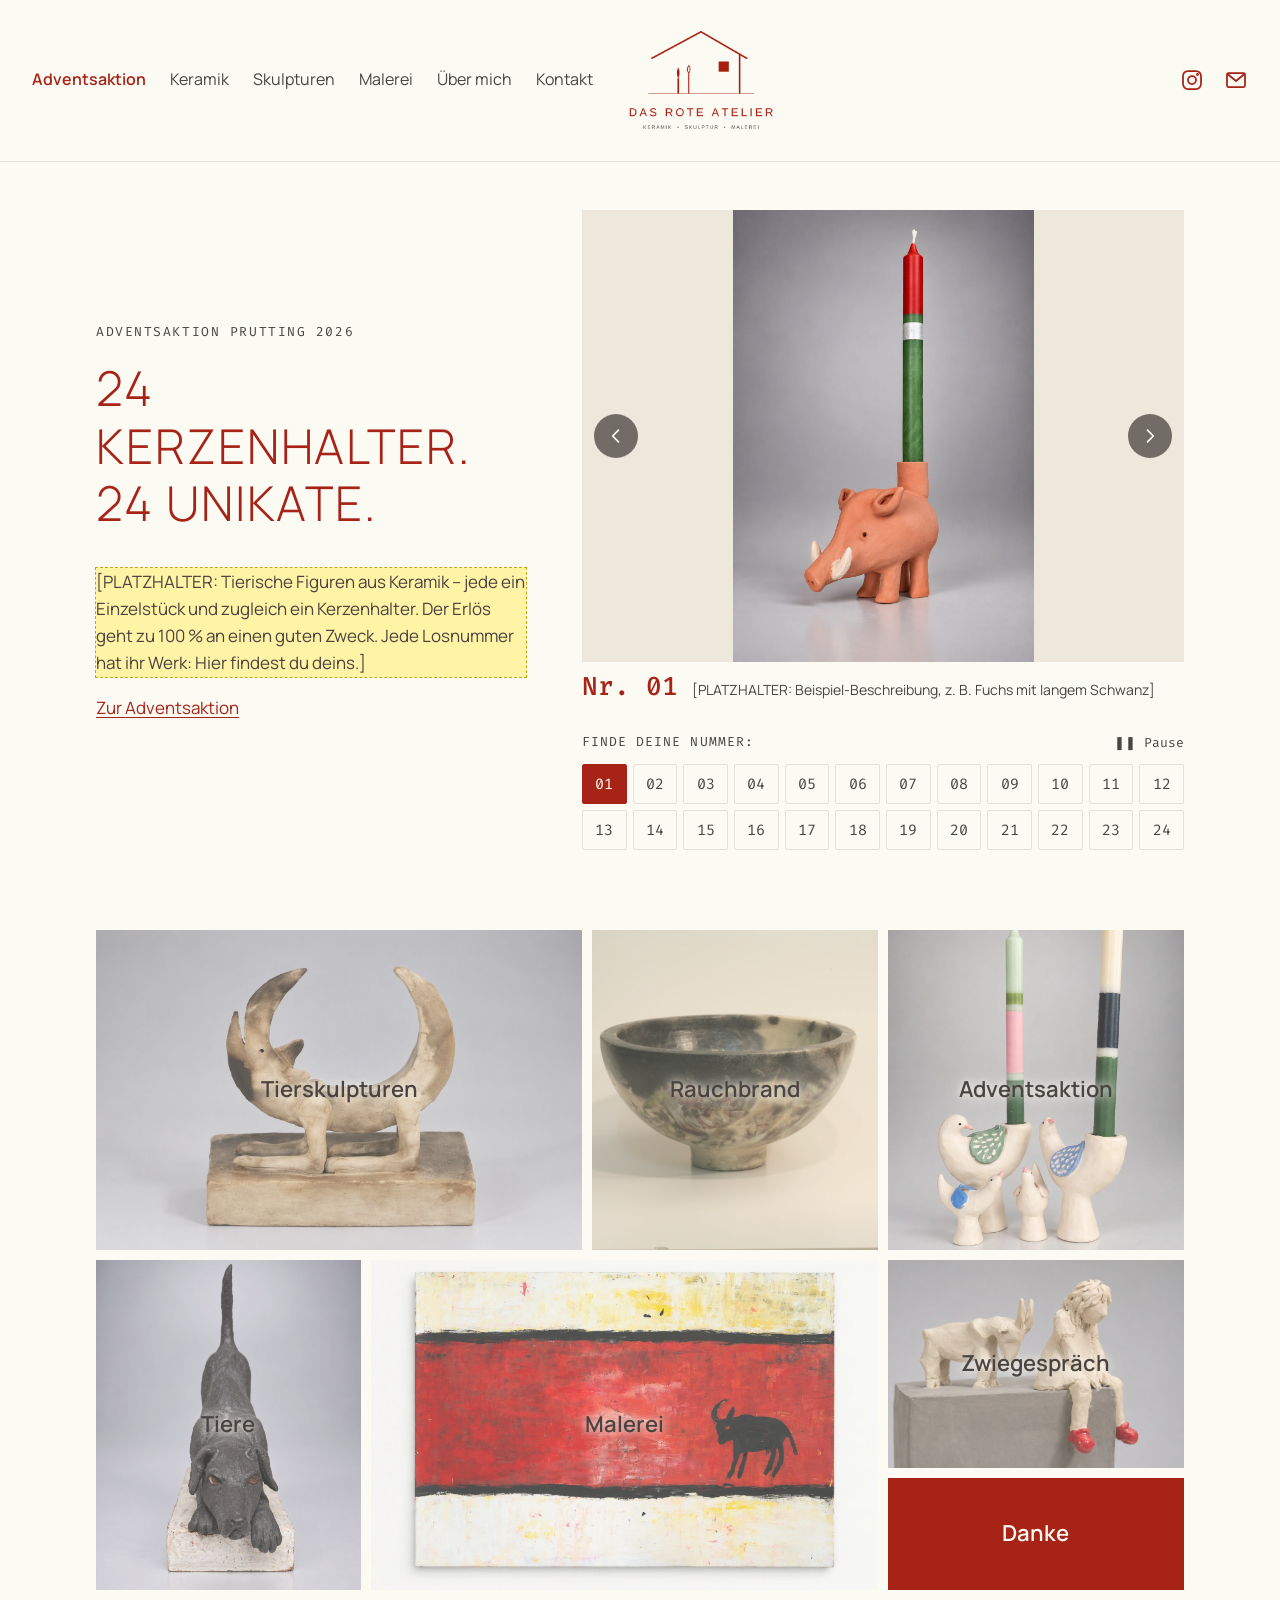
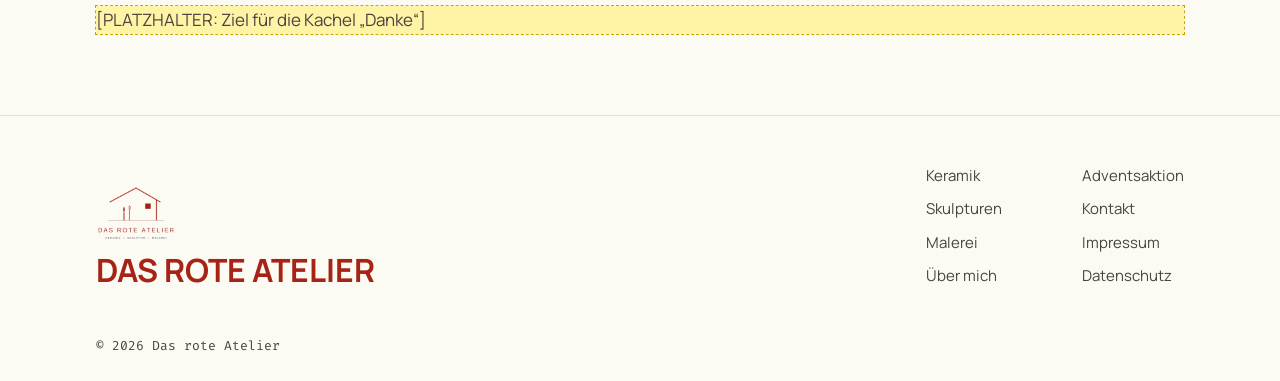
==== index.html @ 3676662a "Advents-Banner auf der Startseite entfernt Co-Authored-By: Claude Opus 5.5 <noreply@anthropic.com>" ====
<!DOCTYPE html>
<html lang="de">
<head>
  <meta charset="utf-8">
  <!-- Sorgt dafür, dass die Seite am Handy in passender Breite angezeigt wird -->
  <meta name="viewport" content="width=device-width, initial-scale=1">
  <title>Das rote Atelier – Keramik, Skulptur, Malerei</title>
  <meta name="description" content="Das rote Atelier: Keramik, Skulpturen und Malerei. Adventsaktion mit 24 handgetöpferten Kerzenhaltern.">

  <!-- Browser-Icons (Haus-Symbol) -->
  <link rel="icon" href="bilder/logo/haus-symbol.svg" type="image/svg+xml">
  <link rel="icon" href="favicon-32.png" sizes="32x32" type="image/png">
  <link rel="apple-touch-icon" href="apple-touch-icon.png">

  <!-- Hauptschrift vorab laden, damit der Text schneller richtig aussieht -->
  <link rel="preload" href="schriften/manrope-variabel.woff2" as="font" type="font/woff2" crossorigin>

  <!-- Erstes Bild der Slideshow vorab laden (ist als Erstes zu sehen) -->
  <link rel="preload" href="bilder/kerzenhalter/kerzenhalter-01.jpg" as="image" fetchpriority="high">

  <link rel="stylesheet" href="css/style.css">
  <!-- Adventsgestaltung: nach der Aktion diese Zeile löschen -->
  <link rel="stylesheet" href="css/advent.css">
</head>
<body>

  <!-- ===================== HEADER (auf allen Seiten gleich) ===================== -->
  <header class="seitenkopf">
    <div class="container">
      <!-- Hamburger-Knopf: nur am Handy sichtbar -->
      <button class="menue-knopf" type="button" aria-expanded="false" aria-controls="hauptmenue" aria-label="Menü öffnen">
        <span class="menue-knopf-striche"></span>
      </button>

      <nav class="hauptmenue" id="hauptmenue" aria-label="Hauptmenü">
        <ul>
          <li><a href="adventsaktion.html" class="hervorgehoben">Adventsaktion</a></li>
          <li><a href="keramik.html">Keramik</a></li>
          <li><a href="skulpturen.html">Skulpturen</a></li>
          <li><a href="malerei.html">Malerei</a></li>
          <li><a href="ueber-mich.html">Über mich</a></li>
          <li><a href="kontakt.html">Kontakt</a></li>
        </ul>
      </nav>

      <!-- Logo in der Mitte -->
      <a class="logo" href="index.html">
        <img src="bilder/logo/logo-header.png" alt="Das rote Atelier – Keramik, Skulptur, Malerei" width="480" height="330">
      </a>

      <!-- Rechts: Instagram und E-Mail als Symbole.
           Instagram-Adresse: bei href="…" eintragen, sobald sie feststeht. -->
      <ul class="kopf-symbole">
        <li>
          <a href="PLATZHALTER-INSTAGRAM-LINK" aria-label="Instagram" target="_blank" rel="noopener">
            <svg viewBox="0 0 24 24" aria-hidden="true"><rect x="3" y="3" width="18" height="18" rx="5"/><circle cx="12" cy="12" r="4"/><circle cx="17.5" cy="6.5" r="0.6"/></svg>
          </a>
        </li>
        <li>
          <a href="mailto:PLATZHALTER@das-rote-atelier.de" aria-label="E-Mail schreiben">
            <svg viewBox="0 0 24 24" aria-hidden="true"><rect x="3" y="5" width="18" height="14" rx="1.5"/><path d="M3.5 6l8.5 7 8.5-7"/></svg>
          </a>
        </li>
      </ul>
    </div>
  </header>
  <!-- =================== ENDE HEADER =================== -->


  <main class="startseite">

    <!-- ===================== OBEN: SLIDESHOW + TEXT =====================
         Am Handy steht die Slideshow zuerst (sofort sichtbar),
         am Laptop steht der Text links und die Slideshow rechts. -->
    <section class="start-oben container">

      <!-- Slideshow der 24 Kerzenhalter.
           Die Bilder und Nummern-Knöpfe werden von js/slideshow.js
           aus der Liste in js/kerzenhalter-daten.js erzeugt. -->
      <div class="slideshow" aria-roledescription="Slideshow" aria-label="Die 24 Kerzenhalter">
        <div class="slideshow-fenster">
          <ul class="slideshow-spur" tabindex="0" aria-label="Kerzenhalter – mit den Pfeiltasten blättern"></ul>

          <button class="slideshow-pfeil slideshow-pfeil-zurueck" type="button" aria-label="Vorheriger Kerzenhalter">
            <svg viewBox="0 0 24 24" aria-hidden="true"><path d="M15 5l-7 7 7 7"/></svg>
          </button>
          <button class="slideshow-pfeil slideshow-pfeil-weiter" type="button" aria-label="Nächster Kerzenhalter">
            <svg viewBox="0 0 24 24" aria-hidden="true"><path d="M9 5l7 7-7 7"/></svg>
          </button>
        </div>

        <div class="slideshow-steuerung">
          <p class="slideshow-hinweis">Finde deine Nummer:</p>
          <button class="slideshow-pause" type="button"></button>
        </div>
        <div class="slideshow-nummern"></div>
      </div>

      <!-- Textkarte zur Aktion -->
      <div class="start-text">
        <p class="ueberzeile">Adventsaktion Prutting 2026</p>
        <h1>24 Kerzenhalter.<br>24 Unikate.</h1>
        <p class="platzhalter">[PLATZHALTER: Tierische Figuren aus Keramik – jede ein Einzelstück und zugleich ein Kerzenhalter. Der Erlös geht zu 100 % an einen guten Zweck. Jede Losnummer hat ihr Werk: Hier findest du deins.]</p>
        <p><a class="pfeil-link" href="adventsaktion.html">Zur Adventsaktion</a></p>
      </div>
    </section>
    <!-- =================== ENDE OBEN =================== -->


    <!-- ===================== KACHELN =====================
         7 Kacheln als Petersburger Hängung nach der Skizze:
           oben:  Tierskulpturen (groß) | Rauchbrand | Adventsaktion
           unten: Tiere | Malerei (groß) | Zwiegespräch + Danke (übereinander)
         Die Anordnung steht im CSS (Abschnitt 8, "grid-template-areas").
         Jede Kachel hat dafür eine Klasse wie "kachel-tier".
         Bild tauschen: einfach den Pfad bei src="…" ändern. Das Foto wird
         passend in die Kachel zugeschnitten (Mitte bleibt sichtbar).
         loading="lazy": Bild lädt erst, wenn man hinscrollt (spart mobile Daten) -->
    <section class="kacheln container" aria-label="Werke">
      <ul class="kachel-raster">
        <!-- Tierskulpturen: führt zur Werkreihe „Kerberus Kompanen“ auf der Skulpturen-Seite -->
        <li class="kachel-tier"><a class="kachel" href="skulpturen.html#kerberus-kompanen">
          <img src="bilder/skulpturen/kerberus-kompanen/mond-tier.jpg" alt="" loading="lazy">
          <span class="kachel-titel">Tierskulpturen</span></a></li>
        <li class="kachel-rauchbrand"><a class="kachel" href="keramik.html#rauchbrand">
          <img src="bilder/keramik/rauchbrand/schale-1.jpg" alt="" loading="lazy">
          <span class="kachel-titel">Rauchbrand</span></a></li>
        <!-- Adventsaktion: Gruppenfoto mehrerer Kerzenhalter (Vögel) -->
        <li class="kachel-advent"><a class="kachel" href="adventsaktion.html">
          <img src="bilder/kerzenhalter/kachel-adventsaktion.jpg" alt="" loading="lazy">
          <span class="kachel-titel">Adventsaktion</span></a></li>
        <li class="kachel-hunde"><a class="kachel" href="skulpturen.html#tiere">
          <img src="bilder/skulpturen/tiere/hund-1.jpg" alt="" loading="lazy">
          <span class="kachel-titel">Tiere</span></a></li>
        <li class="kachel-malerei"><a class="kachel" href="malerei.html">
          <img src="bilder/malerei/roter-stier.jpg" alt="" loading="lazy">
          <span class="kachel-titel">Malerei</span></a></li>
        <!-- Zwiegespräch: führt zur Werkreihe „Zwiegespräche“ auf der Skulpturen-Seite -->
        <li class="kachel-zwie"><a class="kachel" href="skulpturen.html#zwiegespraeche">
          <img src="bilder/skulpturen/zwiegespraeche/maedchen-ziege.jpg" alt="" loading="lazy">
          <span class="kachel-titel">Zwiegespräch</span></a></li>
        <!-- Danke: rote Fläche (Farbe im CSS). Mit Ziel: <div class="kachel"> durch
             <a class="kachel" href="ZIEL.html"> ersetzen (und </div> durch </a>) -->
        <li class="kachel-danke"><div class="kachel">
          <span class="kachel-titel">Danke</span></div></li>
      </ul>
      <p class="platzhalter">[PLATZHALTER: Ziel für die Kachel „Danke“]</p>
    </section>
    <!-- =================== ENDE KACHELN =================== -->

  </main>


  <!-- ===================== FOOTER (auf allen Seiten gleich) ===================== -->
  <footer class="seitenfuss">
    <div class="container seitenfuss-oben">
      <div class="seitenfuss-marke">
        <img src="bilder/logo/logo-header.png" alt="" width="480" height="330" loading="lazy">
        <p class="seitenfuss-name">Das rote Atelier</p>
      </div>
      <nav class="seitenfuss-links" aria-label="Seitenübersicht">
        <ul>
          <li><a href="keramik.html">Keramik</a></li>
          <li><a href="skulpturen.html">Skulpturen</a></li>
          <li><a href="malerei.html">Malerei</a></li>
          <li><a href="ueber-mich.html">Über mich</a></li>
        </ul>
        <ul>
          <li><a href="adventsaktion.html">Adventsaktion</a></li>
          <li><a href="kontakt.html">Kontakt</a></li>
          <li><a href="impressum.html">Impressum</a></li>
          <li><a href="datenschutz.html">Datenschutz</a></li>
        </ul>
      </nav>
    </div>
    <div class="container">
      <p class="seitenfuss-copyright">© 2026 Das rote Atelier</p>
    </div>
  </footer>
  <!-- =================== ENDE FOOTER =================== -->

  <script src="js/navigation.js"></script>
  <!-- Erst die Daten der Kerzenhalter laden, dann die Slideshow, die sie benutzt -->
  <script src="js/kerzenhalter-daten.js"></script>
  <script src="js/slideshow.js"></script>
</body>
</html>
---- css/style.css ----
/* ==========================================================================
   Das rote Atelier – Haupt-Stylesheet
   --------------------------------------------------------------------------
   Aufbau dieser Datei:
   1. Schriften (liegen lokal im Ordner /schriften)
   2. Farben und Grundwerte als CSS-Variablen  ← hier zentral ändern
   3. Grundeinstellungen (Seite, Text, Links, Bilder)
   4. Header mit Navigation und Hamburger-Menü
   5. Inhaltsbereich
   6. Footer
   7. Platzhalter-Markierung (später entfernbar)
   8. Startseite: Slideshow, Text, Kacheln
   9. Adventsaktion-Seite: Erklärung und Raster
   10. Lightbox (Großansicht, auch für die Galerien)
   11. Galerien: Keramik, Skulpturen, Malerei
   12. Über mich und Kontakt
   13. Impressum und Datenschutz

   "Mobile First": Die normalen Regeln gelten fürs Handy.
   Regeln in "@media (min-width: …)" gelten zusätzlich für größere Bildschirme.
   ========================================================================== */


/* --------------------------------------------------------------------------
   1. Schriften
   Variable Schriften: eine Datei enthält alle Strichstärken (dünn bis fett).
   "font-display: swap" zeigt den Text sofort in einer Ersatzschrift an,
   bis die richtige Schrift geladen ist – wichtig bei langsamen mobilen Daten.
   -------------------------------------------------------------------------- */
@font-face {
  font-family: "Manrope";
  src: url("../schriften/manrope-variabel.woff2") format("woff2");
  font-weight: 200 800;
  font-style: normal;
  font-display: swap;
}

@font-face {
  font-family: "Fira Code";
  src: url("../schriften/fira-code-variabel.woff2") format("woff2");
  font-weight: 300 700;
  font-style: normal;
  font-display: swap;
}


/* --------------------------------------------------------------------------
   2. Farben und Grundwerte
   Wenn du eine Farbe ändern willst: nur hier, dann ändert sie sich überall.
   -------------------------------------------------------------------------- */
:root {
  /* Farben */
  --farbe-atelierrot: #A62316;   /* Akzente, Links, Nummern, hervorgehobene Elemente */
  --farbe-anthrazit: #4A4340;    /* Text und Navigation */
  --farbe-papier: #FBFAF3;       /* Seitenhintergrund */
  --farbe-formularfeld: #FFFFFF; /* nur für Ausnahmen wie Eingabefelder */
  --farbe-linie: #E6E1D6;        /* feine Trennlinien (leicht dunkler als Papier) */
  --farbe-flaeche: #EDE7DC;      /* warmes Beige hinter Bildern und für Kacheln */
  --farbe-atelierrot-dunkel: #85190F; /* Atelierrot beim Darüberfahren mit der Maus */

  /* Schriften */
  --schrift-text: "Manrope", system-ui, -apple-system, "Segoe UI", sans-serif;
  --schrift-akzent: "Fira Code", ui-monospace, Menlo, Consolas, monospace;

  /* Abstände und Breiten */
  --abstand-rand: 1.25rem;       /* Abstand zum Bildschirmrand am Handy */
  --inhalt-breite: 72rem;        /* maximale Breite des Inhalts am Laptop */
  --header-hoehe: 4rem;
}

/* Ab Tablet-Breite etwas mehr Rand */
@media (min-width: 48rem) {
  :root {
    --abstand-rand: 2rem;
  }
}


/* --------------------------------------------------------------------------
   3. Grundeinstellungen
   -------------------------------------------------------------------------- */

/* Breiten berechnen sich inklusive Innenabstand und Rahmen (einfacher zu planen) */
*,
*::before,
*::after {
  box-sizing: border-box;
}

html {
  /* verhindert, dass iPhones die Schrift im Querformat eigenmächtig vergrößern */
  -webkit-text-size-adjust: 100%;
  text-size-adjust: 100%;
}

body {
  margin: 0;
  /* Seite mindestens so hoch wie der Bildschirm, damit der Footer unten sitzt */
  min-height: 100vh;
  display: flex;
  flex-direction: column;
  background-color: var(--farbe-papier);
  color: var(--farbe-anthrazit);
  font-family: var(--schrift-text);
  font-size: 1.0625rem;          /* ca. 17px – gut lesbar am Handy */
  line-height: 1.6;
}

h1,
h2,
h3 {
  font-weight: 400;
  line-height: 1.2;
  margin: 0 0 0.75em;
}

/* Hauptüberschrift wie im Entwurf: dünn, rot, Großbuchstaben, etwas gesperrt */
h1 {
  font-size: clamp(1.875rem, 6vw, 2.75rem); /* wächst mit der Bildschirmbreite */
  font-weight: 300;
  text-transform: uppercase;
  letter-spacing: 0.04em;
  color: var(--farbe-atelierrot);
}

h2 {
  font-size: clamp(1.375rem, 3.5vw, 1.875rem);
}

/* Kleine Überzeile über Überschriften, z. B. "ADVENTSAKTION PRUTTING 2026" */
.ueberzeile {
  margin: 0 0 1rem;
  font-family: var(--schrift-akzent);
  font-size: 0.8125rem;
  text-transform: uppercase;
  letter-spacing: 0.12em;
}

p {
  margin: 0 0 1em;
}

a {
  color: var(--farbe-atelierrot);
  text-underline-offset: 0.2em;
}

a:hover {
  text-decoration-thickness: 2px;
}

/* Sichtbarer Rahmen, wenn man mit der Tastatur navigiert (Barrierefreiheit) */
:focus-visible {
  outline: 2px solid var(--farbe-atelierrot);
  outline-offset: 3px;
}

img {
  max-width: 100%;
  height: auto;
  display: block;
}

/* Hilfsklasse: Text nur für Screenreader, nicht sichtbar */
.nur-screenreader {
  position: absolute;
  width: 1px;
  height: 1px;
  overflow: hidden;
  clip: rect(0 0 0 0);
  white-space: nowrap;
}

/* Hilfsklasse: zentrierter Inhalt mit Rand links und rechts */
.container {
  width: 100%;
  max-width: var(--inhalt-breite);
  margin-inline: auto;
  padding-inline: var(--abstand-rand);
}


/* --------------------------------------------------------------------------
   4. Header mit Navigation
   -------------------------------------------------------------------------- */
.seitenkopf {
  position: relative;            /* damit das aufgeklappte Handy-Menü sich daran ausrichtet */
  z-index: 10;
  background-color: var(--farbe-papier);
  border-bottom: 1px solid var(--farbe-linie);
}

/* Drei Spalten: links Menü (am Handy: Hamburger), Mitte Logo, rechts Symbole.
   Die beiden äußeren Spalten sind gleich breit, so steht das Logo genau mittig. */
.seitenkopf .container {
  display: grid;
  grid-template-columns: 1fr auto 1fr;
  align-items: center;
  column-gap: 1rem;
  min-height: var(--header-hoehe);
  padding-block: 0.75rem;
}

/* Logo in der Mitte (Bild mit Haus und Schriftzug).
   Am Handy klein, damit die Slideshow ohne Scrollen sichtbar bleibt. */
.logo {
  display: block;
  grid-column: 2;
  grid-row: 1;
}

.logo img {
  width: 6.5rem;
  height: auto;
}

/* Rechts: Instagram- und E-Mail-Symbol in Atelierrot */
.kopf-symbole {
  grid-column: 3;
  grid-row: 1;
  justify-self: end;             /* ganz nach rechts schieben */
  display: flex;
  list-style: none;
  margin: 0 -0.625rem 0 0;       /* bündig mit dem rechten Rand */
  padding: 0;
}

.kopf-symbole a {
  display: flex;
  align-items: center;
  justify-content: center;
  width: 2.75rem;                /* groß genug zum Antippen mit dem Finger */
  height: 2.75rem;
  color: var(--farbe-atelierrot);
}

.kopf-symbole a:hover {
  color: var(--farbe-atelierrot-dunkel);
}

.kopf-symbole svg {
  width: 1.5rem;
  height: 1.5rem;
  fill: none;
  stroke: currentColor;          /* Linienfarbe = Textfarbe des Links */
  stroke-width: 1.75;
  stroke-linecap: round;
  stroke-linejoin: round;
}

/* Am Laptop: Logo größer, Header luftiger und breiter wie im Vorbild */
@media (min-width: 60rem) {
  .seitenkopf .container {
    max-width: 90rem;
    column-gap: 2rem;
    padding-block: 1.75rem;
  }

  .logo img {
    width: 9.5rem;
  }
}

/* Hamburger-Knopf (nur am Handy sichtbar) */
.menue-knopf {
  display: flex;
  align-items: center;
  justify-content: center;
  grid-column: 1;                /* linke Spalte */
  grid-row: 1;
  width: 3rem;                   /* groß genug zum Antippen mit dem Finger */
  height: 3rem;
  margin-left: -0.75rem;         /* bündig mit dem linken Rand */
  padding: 0;
  border: 0;
  background: none;
  color: var(--farbe-anthrazit);
  cursor: pointer;
}

/* Die drei Striche des Hamburger-Symbols */
.menue-knopf-striche,
.menue-knopf-striche::before,
.menue-knopf-striche::after {
  display: block;
  width: 1.5rem;
  height: 2px;
  background-color: currentColor;
  border-radius: 1px;
  transition: transform 0.2s ease, background-color 0.2s ease;
}

.menue-knopf-striche {
  position: relative;
}

.menue-knopf-striche::before,
.menue-knopf-striche::after {
  content: "";
  position: absolute;
  left: 0;
}

.menue-knopf-striche::before {
  top: -7px;
}

.menue-knopf-striche::after {
  top: 7px;
}

/* Wenn das Menü offen ist, werden die drei Striche zu einem X */
.menue-knopf[aria-expanded="true"] .menue-knopf-striche {
  background-color: transparent;
}

.menue-knopf[aria-expanded="true"] .menue-knopf-striche::before {
  transform: translateY(7px) rotate(45deg);
}

.menue-knopf[aria-expanded="true"] .menue-knopf-striche::after {
  transform: translateY(-7px) rotate(-45deg);
}

/* Das Menü am Handy: zugeklappt, klappt unter dem Header auf */
.hauptmenue {
  display: none;
  position: absolute;
  top: 100%;
  left: 0;
  right: 0;
  background-color: var(--farbe-papier);
  border-bottom: 1px solid var(--farbe-linie);
  box-shadow: 0 0.5rem 1rem rgba(74, 67, 64, 0.08);
}

/* "ist-offen" wird von navigation.js gesetzt, wenn man auf den Knopf tippt */
.hauptmenue.ist-offen {
  display: block;
}

.hauptmenue ul {
  list-style: none;
  margin: 0;
  padding: 0.5rem var(--abstand-rand) 1rem;
}

.hauptmenue a {
  display: block;
  padding: 0.75rem 0;            /* große Tippfläche am Handy */
  color: var(--farbe-anthrazit);
  text-decoration: none;
  font-weight: 400;
  font-size: 1.125rem;
}

.hauptmenue li + li a {
  border-top: 1px solid var(--farbe-linie);
}

/* Aktuelle Seite im Menü kennzeichnen */
.hauptmenue a[aria-current="page"] {
  text-decoration: underline;
  text-decoration-thickness: 2px;
  text-underline-offset: 0.35em;
}

/* Hervorgehobener Menüpunkt (Adventsaktion) in Atelierrot */
.hauptmenue a.hervorgehoben {
  color: var(--farbe-atelierrot);
  font-weight: 600;
}

/* Ab Laptop-Breite: Menü immer sichtbar, nebeneinander, kein Hamburger */
@media (min-width: 60rem) {
  .menue-knopf {
    display: none;
  }

  /* Menü steht in der linken Spalte */
  .hauptmenue,
  .hauptmenue.ist-offen {
    display: block;
    grid-column: 1;
    grid-row: 1;
    position: static;
    border: 0;
    box-shadow: none;
    background: none;
  }

  .hauptmenue ul {
    display: flex;
    gap: 1.5rem;
    padding: 0;
  }

  .hauptmenue a {
    padding: 0.5rem 0;
    font-size: 1rem;
    white-space: nowrap;         /* "Über mich" nicht umbrechen */
  }

  .hauptmenue li + li a {
    border-top: 0;
  }

  .hauptmenue a:hover {
    color: var(--farbe-atelierrot);
  }
}


/* --------------------------------------------------------------------------
   5. Inhaltsbereich
   -------------------------------------------------------------------------- */
main {
  flex: 1;                       /* füllt den Platz, damit der Footer unten bleibt */
  padding-block: 2.5rem 4rem;
}


/* --------------------------------------------------------------------------
   6. Footer
   -------------------------------------------------------------------------- */
.seitenfuss {
  border-top: 1px solid var(--farbe-linie);
  padding-block: 3rem 1.5rem;
  font-size: 0.9375rem;
}

/* Oberer Teil: Logo + Name links, Link-Spalten rechts */
.seitenfuss-oben {
  display: flex;
  flex-direction: column;
  gap: 2rem;
  margin-bottom: 3rem;
}

.seitenfuss-marke img {
  width: 5rem;
  margin-bottom: 0.75rem;
}

/* Großer roter Name wie im Entwurf */
.seitenfuss-name {
  margin: 0;
  color: var(--farbe-atelierrot);
  font-size: clamp(1.5rem, 5vw, 2rem);
  font-weight: 700;
  text-transform: uppercase;
  line-height: 1.1;
}

/* Zwei Link-Spalten */
.seitenfuss-links {
  display: flex;
  gap: 3rem;
}

.seitenfuss-links ul {
  display: flex;
  flex-direction: column;
  gap: 0.6rem;
  list-style: none;
  margin: 0;
  padding: 0;
}

.seitenfuss a {
  color: var(--farbe-anthrazit);
  text-decoration: none;
}

.seitenfuss a:hover,
.seitenfuss a[aria-current="page"] {
  color: var(--farbe-atelierrot);
  text-decoration: underline;
}

.seitenfuss-copyright {
  margin: 0;
  font-family: var(--schrift-akzent);
  font-size: 0.8125rem;
}

/* Ab Tablet-Breite: Logo links, Link-Spalten rechts */
@media (min-width: 48rem) {
  .seitenfuss-oben {
    flex-direction: row;
    align-items: flex-end;
    justify-content: space-between;
  }

  .seitenfuss-links {
    gap: 5rem;
  }
}


/* --------------------------------------------------------------------------
   7. Platzhalter-Markierung
   Alle Texte, die du noch ersetzen musst, haben die Klasse "platzhalter"
   und stehen in [PLATZHALTER: …]. Sie werden gelb hinterlegt.
   Wenn alle ersetzt sind, kann dieser Abschnitt gelöscht werden.
   -------------------------------------------------------------------------- */
.platzhalter {
  background-color: #FFF3A6;
  outline: 1px dashed #C9A800;
}


/* --------------------------------------------------------------------------
   8. Startseite
   -------------------------------------------------------------------------- */

/* Am Handy beginnt die Slideshow direkt unter dem Banner (kein Abstand oben) */
.startseite {
  padding-top: 0;
}

/* Oberer Bereich: am Handy untereinander (Slideshow zuerst, dann Text) */
.start-oben {
  display: grid;
  gap: 2rem;
}

/* ---- Slideshow ---- */

/* Am Handy geht die Slideshow über die volle Bildschirmbreite
   (der negative Rand hebt den Abstand des Containers auf) */
.slideshow {
  margin-inline: calc(-1 * var(--abstand-rand));
}

.slideshow-fenster {
  position: relative;            /* damit die Pfeile sich daran ausrichten */
  container-type: inline-size;   /* erlaubt "cqw" = Prozent der Slideshow-Breite (für die Pfeile) */
}

/* Die "Spur": alle Bilder nebeneinander, man scrollt/wischt waagrecht.
   scroll-snap sorgt dafür, dass immer genau ein Bild einrastet. */
.slideshow-spur {
  display: flex;
  overflow-x: auto;
  scroll-snap-type: x mandatory;
  overscroll-behavior-x: contain; /* verhindert "Zurück"-Wischgeste des Browsers */
  list-style: none;
  margin: 0;
  padding: 0;
  scrollbar-width: none;         /* Scrollbalken ausblenden (Firefox) */
}

.slideshow-spur::-webkit-scrollbar {
  display: none;                 /* Scrollbalken ausblenden (Safari, Chrome) */
}

/* Ein einzelnes Bild der Slideshow */
.dia {
  position: relative;
  flex: 0 0 100%;                /* jedes Bild ist genau so breit wie das Fenster */
  scroll-snap-align: start;
}

.dia img {
  width: 100%;
  background-color: var(--farbe-flaeche); /* Beige neben Fotos, die nicht quadratisch sind */
  aspect-ratio: 1 / 1;           /* quadratisch */
  object-fit: contain;           /* ganzes Werk sichtbar, nichts abgeschnitten */
}

/* "Nr. 07" und Beschreibung direkt unter dem Bild (verdeckt das Werk nicht) */
.dia-beschriftung {
  margin: 0;
  padding: 0.5rem var(--abstand-rand) 0.6rem;
  display: flex;
  flex-wrap: wrap;
  align-items: baseline;
  gap: 0 0.9rem;
  background-color: var(--farbe-papier);
  line-height: 1.3;
}

.dia-nummer {
  font-family: var(--schrift-akzent);
  font-size: 1.625rem;
  font-weight: 500;
  color: var(--farbe-atelierrot);
}

.dia-beschreibung {
  font-size: 0.875rem;
}

/* Runde Pfeile links und rechts (wie im Entwurf), mittig auf dem Bild.
   Das Bild ist quadratisch, seine Mitte liegt also bei der halben Breite (50cqw). */
.slideshow-pfeil {
  position: absolute;
  top: 50cqw;
  transform: translateY(-50%);
  display: flex;
  align-items: center;
  justify-content: center;
  width: 2.75rem;                /* groß genug für den Finger */
  height: 2.75rem;
  padding: 0;
  border: 0;
  border-radius: 50%;
  background-color: rgba(74, 67, 64, 0.75);  /* Anthrazit, leicht durchsichtig */
  cursor: pointer;
}

.slideshow-pfeil:hover {
  background-color: var(--farbe-anthrazit);
}

.slideshow-pfeil svg {
  width: 1.25rem;
  height: 1.25rem;
  fill: none;
  stroke: var(--farbe-papier);
  stroke-width: 2;
  stroke-linecap: round;
  stroke-linejoin: round;
}

.slideshow-pfeil-zurueck {
  left: 0.75rem;
}

.slideshow-pfeil-weiter {
  right: 0.75rem;
}

/* Zeile unter dem Bild: "Finde deine Nummer" + Pause-Knopf */
.slideshow-steuerung {
  display: flex;
  align-items: center;
  justify-content: space-between;
  padding-inline: var(--abstand-rand);
  margin-top: 0.5rem;
}

.slideshow-hinweis {
  margin: 0;
  font-family: var(--schrift-akzent);
  font-size: 0.8125rem;
  text-transform: uppercase;
  letter-spacing: 0.08em;
}

.slideshow-pause {
  min-height: 2.75rem;
  padding: 0 0 0 1rem;
  border: 0;
  background: none;
  color: var(--farbe-anthrazit);
  font-family: var(--schrift-akzent);
  font-size: 0.8125rem;
  cursor: pointer;
}

.slideshow-pause:hover {
  color: var(--farbe-atelierrot);
}

/* Nummern-Knöpfe 01–24: am Handy 8 pro Reihe */
.slideshow-nummern {
  display: grid;
  grid-template-columns: repeat(8, 1fr);
  gap: 0.375rem;
  padding-inline: var(--abstand-rand);
}

.slideshow-nummer {
  min-height: 2.5rem;
  padding: 0;
  border: 1px solid var(--farbe-linie);
  border-radius: 2px;
  background: none;
  color: var(--farbe-anthrazit);
  font-family: var(--schrift-akzent);
  font-size: 0.9375rem;
  cursor: pointer;
}

.slideshow-nummer:hover {
  border-color: var(--farbe-atelierrot);
  color: var(--farbe-atelierrot);
}

/* Die Nummer des gerade gezeigten Kerzenhalters: rot gefüllt */
.slideshow-nummer[aria-current="true"] {
  background-color: var(--farbe-atelierrot);
  border-color: var(--farbe-atelierrot);
  color: var(--farbe-papier);
}

/* ---- Textkarte ---- */
.start-text h1 {
  font-size: clamp(2rem, 7vw, 3rem);
}

/* ---- Kacheln ---- */
.kacheln {
  margin-top: 4rem;
}

/* Am Handy 2 Kacheln nebeneinander */
/* Kacheln als Petersburger Hängung nach der Skizze.
   Die Anordnung wird mit "grid-template-areas" wie eine kleine Karte
   gezeichnet: Jedes Wort ist ein Feld, gleiche Wörter nebeneinander bzw.
   untereinander bilden eine große Kachel. Die Fotos werden passend
   zugeschnitten (die Mitte bleibt sichtbar).

   Am Handy (2 Spalten):              Ab Tablet/Laptop (4 Spalten, wie Skizze):
     tier       tier                    tier  tier    rauchbrand advent
     rauchbrand advent                  hunde malerei malerei    zwie
     malerei    malerei                 hunde malerei malerei    danke
     hunde      zwie
     hunde      danke                                                    */
.kachel-raster {
  display: grid;
  grid-template-columns: 1fr 1fr;
  grid-template-rows: 13rem 11rem 12rem 8rem 5rem;
  grid-template-areas:
    "tier       tier"
    "rauchbrand advent"
    "malerei    malerei"
    "hunde      zwie"
    "hunde      danke";
  gap: 0.375rem;                 /* schmale Fuge zwischen den Kacheln */
  list-style: none;
  margin: 0 0 1rem;
  padding: 0;
}

/* Jede Kachel bekommt ihr Feld in der "Karte" oben */
.kachel-tier       { grid-area: tier; }
.kachel-rauchbrand { grid-area: rauchbrand; }
.kachel-advent     { grid-area: advent; }
.kachel-hunde      { grid-area: hunde; }
.kachel-malerei    { grid-area: malerei; }
.kachel-zwie       { grid-area: zwie; }
.kachel-danke      { grid-area: danke; }

.kachel {
  position: relative;            /* damit Bild und Titel sich daran ausrichten */
  display: block;
  height: 100%;                  /* füllt ihr Feld ganz aus */
  overflow: hidden;
  background-color: var(--farbe-flaeche);
  color: var(--farbe-anthrazit);
  text-decoration: none;
}

/* Das Foto füllt die ganze Kachel (Ränder werden ggf. abgeschnitten) */
.kachel img {
  position: absolute;
  inset: 0;
  width: 100%;
  height: 100%;
  object-fit: cover;
  transition: transform 0.4s ease;
}

/* Ganz leichter weißer Schleier über dem Foto ("ausweißen"):
   wirkt ruhiger und der Titel ist besser lesbar.
   Stärke einstellen: die letzte Zahl (0.25) – 0 = kein Schleier, 1 = ganz weiß */
.kachel::after {
  content: "";
  position: absolute;
  inset: 0;
  background-color: rgba(251, 250, 243, 0.25);  /* Papierfarbe, leicht durchsichtig */
  transition: opacity 0.3s ease;
}

/* Titel mittig auf der Kachel, als freistehender Text.
   Der weiche helle Schimmer (text-shadow) sorgt dafür, dass die Schrift
   auch auf unruhigen oder dunklen Fotos lesbar bleibt. */
.kachel-titel {
  position: absolute;
  z-index: 1;                    /* liegt über dem Schleier */
  top: 50%;
  left: 50%;
  transform: translate(-50%, -50%);  /* genau in die Mitte rücken */
  width: max-content;
  max-width: calc(100% - 1rem);  /* nie breiter als die Kachel, langer Titel bricht um */
  font-size: 1.0625rem;
  font-weight: 600;
  line-height: 1.25;
  text-align: center;
  text-shadow:
    0 0 0.5rem rgba(251, 250, 243, 0.95),
    0 0 1.25rem rgba(251, 250, 243, 0.8);
}

/* Kachel "Danke": Fläche in Atelierrot, ohne Schleier */
.kachel-danke .kachel {
  background-color: var(--farbe-atelierrot);
}

.kachel-danke .kachel::after {
  display: none;
}

/* Auf Rot: helle Schrift ohne Schimmer */
.kachel-danke .kachel-titel {
  color: var(--farbe-papier);
  text-shadow: none;
}

/* Beim Darüberfahren (nur bei Links): Schleier weg, Foto zoomt leicht, Titel wird rot */
a.kachel:hover::after {
  opacity: 0;
}

a.kachel:hover img {
  transform: scale(1.04);
}

a.kachel:hover .kachel-titel {
  color: var(--farbe-atelierrot);
}

/* Ab Tablet-Breite: Anordnung wie in der Skizze */
@media (min-width: 48rem) {
  .kachel-raster {
    /* Spaltenbreiten: oben teilen sie sich Tierskulpturen (1.+2.),
       Rauchbrand (3.) und Advent (4.); unten Hunde (1.), Malerei (2.+3.)
       und Zwiegespräch/Danke (4.) */
    grid-template-columns: 25fr 20fr 27fr 28fr;
    grid-template-rows: 16rem 10rem 6rem;
    grid-template-areas:
      "tier  tier    rauchbrand advent"
      "hunde malerei malerei    zwie"
      "hunde malerei malerei    danke";
    gap: 0.5rem;
  }

  .kachel-titel {
    font-size: 1.375rem;
  }
}

/* Ab Laptop-Breite: höher und etwas breitere Fugen */
@media (min-width: 60rem) {
  .kachel-raster {
    grid-template-rows: 20rem 13rem 7rem;
    gap: 0.625rem;
  }
}

/* Ab Laptop-Breite: Text links, Slideshow rechts (wie im Entwurf) */
@media (min-width: 60rem) {
  .startseite {
    padding-top: 3rem;
  }

  .start-oben {
    grid-template-columns: minmax(0, 5fr) minmax(0, 7fr);
    align-items: center;
    gap: 3.5rem;
  }

  .slideshow {
    order: 2;                    /* nach rechts */
    margin-inline: 0;
  }

  /* Am Laptop Querformat, damit die Slideshow auf den Bildschirm passt.
     Das Werk bleibt ganz sichtbar, links und rechts ist dann Beige. */
  .dia img {
    aspect-ratio: 4 / 3;
  }

  /* Pfeile mittig auf dem Bild (Höhe = 3/4 der Breite, Mitte also bei 3/8) */
  .slideshow-pfeil {
    top: 37.5cqw;
  }

  .dia-beschriftung {
    padding-inline: 0;
  }

  .slideshow-steuerung,
  .slideshow-nummern {
    padding-inline: 0;
  }

  .slideshow-nummern {
    grid-template-columns: repeat(12, 1fr);
  }

  .start-text {
    order: 1;                    /* nach links */
  }

  .kacheln {
    margin-top: 5rem;
  }
}


/* --------------------------------------------------------------------------
   9. Adventsaktion-Seite
   -------------------------------------------------------------------------- */

/* Erklärung oben: nicht zu breit, damit die Zeilen gut lesbar bleiben */
.aktion-intro {
  max-width: 42rem;
  margin-bottom: 3rem;
}

.aktion-intro h2 {
  margin-top: 2rem;
}

/* Die drei Schritte mit roten Nummern in Fira Code */
.aktion-schritte {
  list-style: none;
  counter-reset: schritt;
  margin: 0;
  padding: 0;
}

.aktion-schritte li {
  counter-increment: schritt;
  position: relative;
  padding-left: 2.75rem;
  margin-bottom: 0.9rem;
}

.aktion-schritte li::before {
  content: counter(schritt, decimal-leading-zero);  /* 01, 02, 03 */
  position: absolute;
  left: 0;
  top: 0.05em;
  font-family: var(--schrift-akzent);
  font-weight: 500;
  color: var(--farbe-atelierrot);
}

/* Raster: am Handy 2 nebeneinander */
.kerzenhalter-raster {
  display: grid;
  grid-template-columns: repeat(2, 1fr);
  gap: 1.5rem 1rem;
  list-style: none;
  margin: 0;
  padding: 0;
}

/* Jeder Kerzenhalter ist ein Knopf (Bild + Nummer) */
.raster-knopf {
  display: block;
  width: 100%;
  padding: 0;
  border: 0;
  background: none;
  color: inherit;
  font: inherit;
  text-align: left;
  cursor: pointer;
}

.raster-knopf img {
  width: 100%;
  aspect-ratio: 1 / 1;
  object-fit: contain;
  background-color: var(--farbe-flaeche);
  transition: opacity 0.2s ease;
}

.raster-knopf:hover img {
  opacity: 0.85;
}

.raster-nummer {
  display: block;
  margin-top: 0.4rem;
  font-family: var(--schrift-akzent);
  font-size: 1.125rem;
  font-weight: 500;
  color: var(--farbe-atelierrot);
}

.raster-beschreibung {
  display: block;
  font-size: 0.875rem;
  line-height: 1.4;
}

/* Tablet: 3 nebeneinander, Laptop: 4 nebeneinander */
@media (min-width: 48rem) {
  .kerzenhalter-raster {
    grid-template-columns: repeat(3, 1fr);
    gap: 2rem 1.5rem;
  }
}

@media (min-width: 60rem) {
  .kerzenhalter-raster {
    grid-template-columns: repeat(4, 1fr);
  }
}


/* --------------------------------------------------------------------------
   10. Lightbox (Großansicht)
   Das Fenster wird von js/lightbox.js erzeugt.
   -------------------------------------------------------------------------- */

/* Solange die Lightbox offen ist, scrollt die Seite dahinter nicht */
html.lightbox-offen {
  overflow: hidden;
}

/* Die Lightbox füllt den ganzen Bildschirm, Hintergrund deckendes Papier
   (damit die Seite dahinter nicht durchscheint) */
.lightbox {
  width: 100%;
  height: 100%;
  max-width: none;
  max-height: none;
  margin: 0;
  padding: 0;
  border: 0;
  background-color: var(--farbe-papier);
  color: var(--farbe-anthrazit);
}

.lightbox[open] {
  display: flex;
  align-items: center;
  justify-content: center;
}

.lightbox::backdrop {
  background-color: rgba(74, 67, 64, 0.4);
}

.lightbox-inhalt {
  margin: 0;
  padding: 3.5rem 0.75rem 1rem;  /* oben Platz für den Schließen-Knopf */
  display: flex;
  flex-direction: column;
  align-items: center;
  max-width: 100%;
}

.lightbox-bild {
  width: auto;
  max-width: 100%;
  /* Bild passt immer auf den Bildschirm, darunter bleibt Platz für die Beschriftung.
     dvh = Höhe des sichtbaren Bereichs am Handy (ohne Browser-Leiste). */
  max-height: calc(100vh - 9rem);
  max-height: calc(100dvh - 9rem);
  object-fit: contain;
  background-color: var(--farbe-flaeche);
}

.lightbox-beschriftung {
  display: flex;
  flex-wrap: wrap;
  align-items: baseline;
  justify-content: center;
  gap: 0.25rem 1rem;
  margin-top: 0.75rem;
  text-align: center;
}

.lightbox-titel {
  font-family: var(--schrift-akzent);
  font-size: 1.5rem;
  font-weight: 500;
  color: var(--farbe-atelierrot);
}

.lightbox-text {
  font-size: 0.9375rem;
}

.lightbox-zaehler {
  font-family: var(--schrift-akzent);
  font-size: 0.8125rem;
}

/* Schließen-Knopf oben rechts */
.lightbox-schliessen {
  position: absolute;
  top: 0.5rem;
  right: 0.5rem;
  width: 3rem;
  height: 3rem;
  padding: 0;
  border: 0;
  background: none;
  cursor: pointer;
}

.lightbox-schliessen svg {
  width: 1.75rem;
  height: 1.75rem;
  fill: none;
  stroke: var(--farbe-anthrazit);
  stroke-width: 1.75;
  stroke-linecap: round;
}

.lightbox-schliessen:hover svg {
  stroke: var(--farbe-atelierrot);
}

/* Pfeile: gleicher Stil wie in der Slideshow */
.lightbox-pfeil {
  position: absolute;
  top: 50%;
  transform: translateY(-50%);
  display: flex;
  align-items: center;
  justify-content: center;
  width: 2.75rem;
  height: 2.75rem;
  padding: 0;
  border: 0;
  border-radius: 50%;
  background-color: rgba(74, 67, 64, 0.75);
  cursor: pointer;
}

.lightbox-pfeil:hover {
  background-color: var(--farbe-anthrazit);
}

.lightbox-pfeil svg {
  width: 1.25rem;
  height: 1.25rem;
  fill: none;
  stroke: var(--farbe-papier);
  stroke-width: 2;
  stroke-linecap: round;
  stroke-linejoin: round;
}

.lightbox-zurueck {
  left: 0.5rem;
}

.lightbox-weiter {
  right: 0.5rem;
}

/* Am Laptop: Pfeile weiter außen, mehr Luft */
@media (min-width: 60rem) {
  .lightbox-zurueck {
    left: 2rem;
  }

  .lightbox-weiter {
    right: 2rem;
  }

  .lightbox-inhalt {
    padding-inline: 6rem;
  }
}


/* --------------------------------------------------------------------------
   11. Galerien (Keramik, Skulpturen, Malerei)
   Die Inhalte werden von js/galerie.js aus js/galerie-daten.js erzeugt.
   -------------------------------------------------------------------------- */

.galerie-intro {
  max-width: 42rem;
  margin-bottom: 2.5rem;
}

/* Eine Werkreihe mit Überschrift und Bildern */
.werkreihe {
  margin-bottom: 4rem;
  scroll-margin-top: 1.5rem;     /* beim Springen per Anker etwas Luft oben */
}

.werkreihe-text {
  max-width: 42rem;
}

/* "Petersburger Hängung": Bilder hängen dicht an dicht in Reihen.
   - Alle Bilder einer Reihe sind gleich hoch, jedes behält sein Format
     (Querformat = breit, Hochformat = schmal), nichts wird abgeschnitten.
   - Jede Reihe füllt die ganze Breite, dazwischen nur eine schmale Fuge.

   So funktioniert's: js/galerie.js gibt jedem Bild sein Seitenverhältnis
   als "--verhaeltnis" mit (z. B. 1.5 bei einem Querformat 3:2).
   Daraus ergibt sich seine Grundbreite (Verhältnis × Reihenhöhe). Passen
   die Bilder nicht genau in eine Reihe, wachsen alle im gleichen Verhältnis
   mit, bis die Reihe voll ist – dadurch bleiben sie gleich hoch. */
.galerie-raster {
  --reihenhoehe: 5.5rem;         /* Grundhöhe einer Reihe am Handy */
  --fuge: 0.375rem;              /* Abstand zwischen den Bildern */
  display: flex;
  flex-wrap: wrap;
  gap: var(--fuge);
  list-style: none;
  margin: 1.5rem 0 0;
  padding: 0;
}

.galerie-raster li {
  --verhaeltnis: 1;              /* Standard, falls (noch) unbekannt */
  flex-grow: var(--verhaeltnis);
  flex-basis: calc(var(--verhaeltnis) * var(--reihenhoehe));
}

/* Unsichtbarer Platzhalter am Ende: Die letzte, nicht ganz volle Reihe
   wächst nur ein Stück mit (füllt die Lücke teilweise), statt einzelne
   Bilder riesig aufzuziehen. Größere Zahl = mehr Lücke, kleinere = größere Bilder. */
.galerie-raster::after {
  content: "";
  flex-grow: 5;
}

.galerie-knopf {
  display: block;
  width: 100%;
  padding: 0;
  border: 0;
  background: none;
  cursor: pointer;
}

.galerie-knopf img {
  width: 100%;
  height: auto;
  aspect-ratio: var(--verhaeltnis);
  object-fit: cover;             /* gleicht nur winzige Rundungsfehler aus */
  background-color: var(--farbe-flaeche);
  transition: opacity 0.2s ease;
}

.galerie-knopf:hover img {
  opacity: 0.85;
}

/* Tablet: etwas höhere Reihen */
@media (min-width: 48rem) {
  .galerie-raster {
    --reihenhoehe: 9rem;
    --fuge: 0.5rem;
  }
}

/* Laptop: noch höhere Reihen */
@media (min-width: 60rem) {
  .galerie-raster {
    --reihenhoehe: 12rem;
    --fuge: 0.625rem;
  }
}


/* --------------------------------------------------------------------------
   12. Über mich und Kontakt
   -------------------------------------------------------------------------- */

/* Etwas größerer Einleitungstext */
.einleitung {
  max-width: 42rem;
  font-size: 1.1875rem;
  line-height: 1.55;
}

/* ---- Über mich ---- */
.ueber-mich {
  display: grid;
  gap: 2rem;
}

.ueber-mich-foto {
  margin: 0;
  max-width: 26rem;              /* am Handy nicht riesig */
}

.ueber-mich-foto img {
  width: 100%;
  background-color: var(--farbe-flaeche);
}

.ueber-mich-text {
  max-width: 42rem;
}

.ueber-mich-text h2 {
  margin-top: 2rem;
}

/* Am Laptop: Foto links, Text rechts */
@media (min-width: 60rem) {
  .ueber-mich {
    grid-template-columns: minmax(0, 5fr) minmax(0, 7fr);
    gap: 4rem;
    align-items: start;
  }
}

/* ---- Kontakt ---- */
.kontakt-bloecke {
  display: grid;
  gap: 2.5rem;
  margin-top: 2.5rem;
}

.kontakt-block h2 {
  padding-bottom: 0.5rem;
  border-bottom: 1px solid var(--farbe-linie);
}

.kontakt-block address {
  font-style: normal;            /* <address> wäre sonst kursiv */
  margin-bottom: 1em;
}

/* Kleine Beschriftung über jeder Angabe ("E-MAIL", "ADRESSE" …) */
.kontakt-label {
  display: block;
  margin-bottom: 0.15rem;
  font-family: var(--schrift-akzent);
  font-size: 0.75rem;
  text-transform: uppercase;
  letter-spacing: 0.1em;
}

/* Ab Tablet-Breite: beide Blöcke nebeneinander */
@media (min-width: 48rem) {
  .kontakt-bloecke {
    grid-template-columns: 1fr 1fr;
    gap: 4rem;
  }
}


/* --------------------------------------------------------------------------
   13. Impressum und Datenschutz
   Schlichte Textseiten: schmale Spalte, kleinere Zwischenüberschriften
   -------------------------------------------------------------------------- */
.rechtstext {
  max-width: 42rem;
  overflow-wrap: break-word;     /* lange Wörter am Handy umbrechen */
}

.rechtstext h2 {
  margin-top: 2.25rem;
  font-size: 1.1875rem;
  font-weight: 600;
}

.rechtstext ul {
  padding-left: 1.25rem;
  margin: 0 0 1em;
}

.rechtstext li {
  margin-bottom: 0.25rem;
}

.rechtstext-stand {
  margin-top: 2.5rem;
  font-family: var(--schrift-akzent);
  font-size: 0.8125rem;
}
---- css/advent.css ----
/* ==========================================================================
   Adventsgestaltung
   --------------------------------------------------------------------------
   Alles, was nur zur Adventsaktion gehört, steht hier.
   Nach der Aktion: in index.html die Zeile mit "advent.css" und den
   Block "ADVENTS-BANNER" löschen – fertig.
   ========================================================================== */

/* Roter Balken unter dem Header (wie im Entwurf) */
.advent-banner {
  padding: 0.6rem var(--abstand-rand);
  background-color: var(--farbe-atelierrot);
  color: var(--farbe-papier);
  text-align: center;
  font-size: 0.75rem;
  font-weight: 500;
  text-transform: uppercase;
  letter-spacing: 0.14em;
}

.advent-banner p {
  margin: 0;
}

/* Gelb markierter Platzhalter im Banner: dunkle Schrift, damit lesbar */
.advent-banner .platzhalter {
  color: var(--farbe-anthrazit);
  padding-inline: 0.4rem;
}
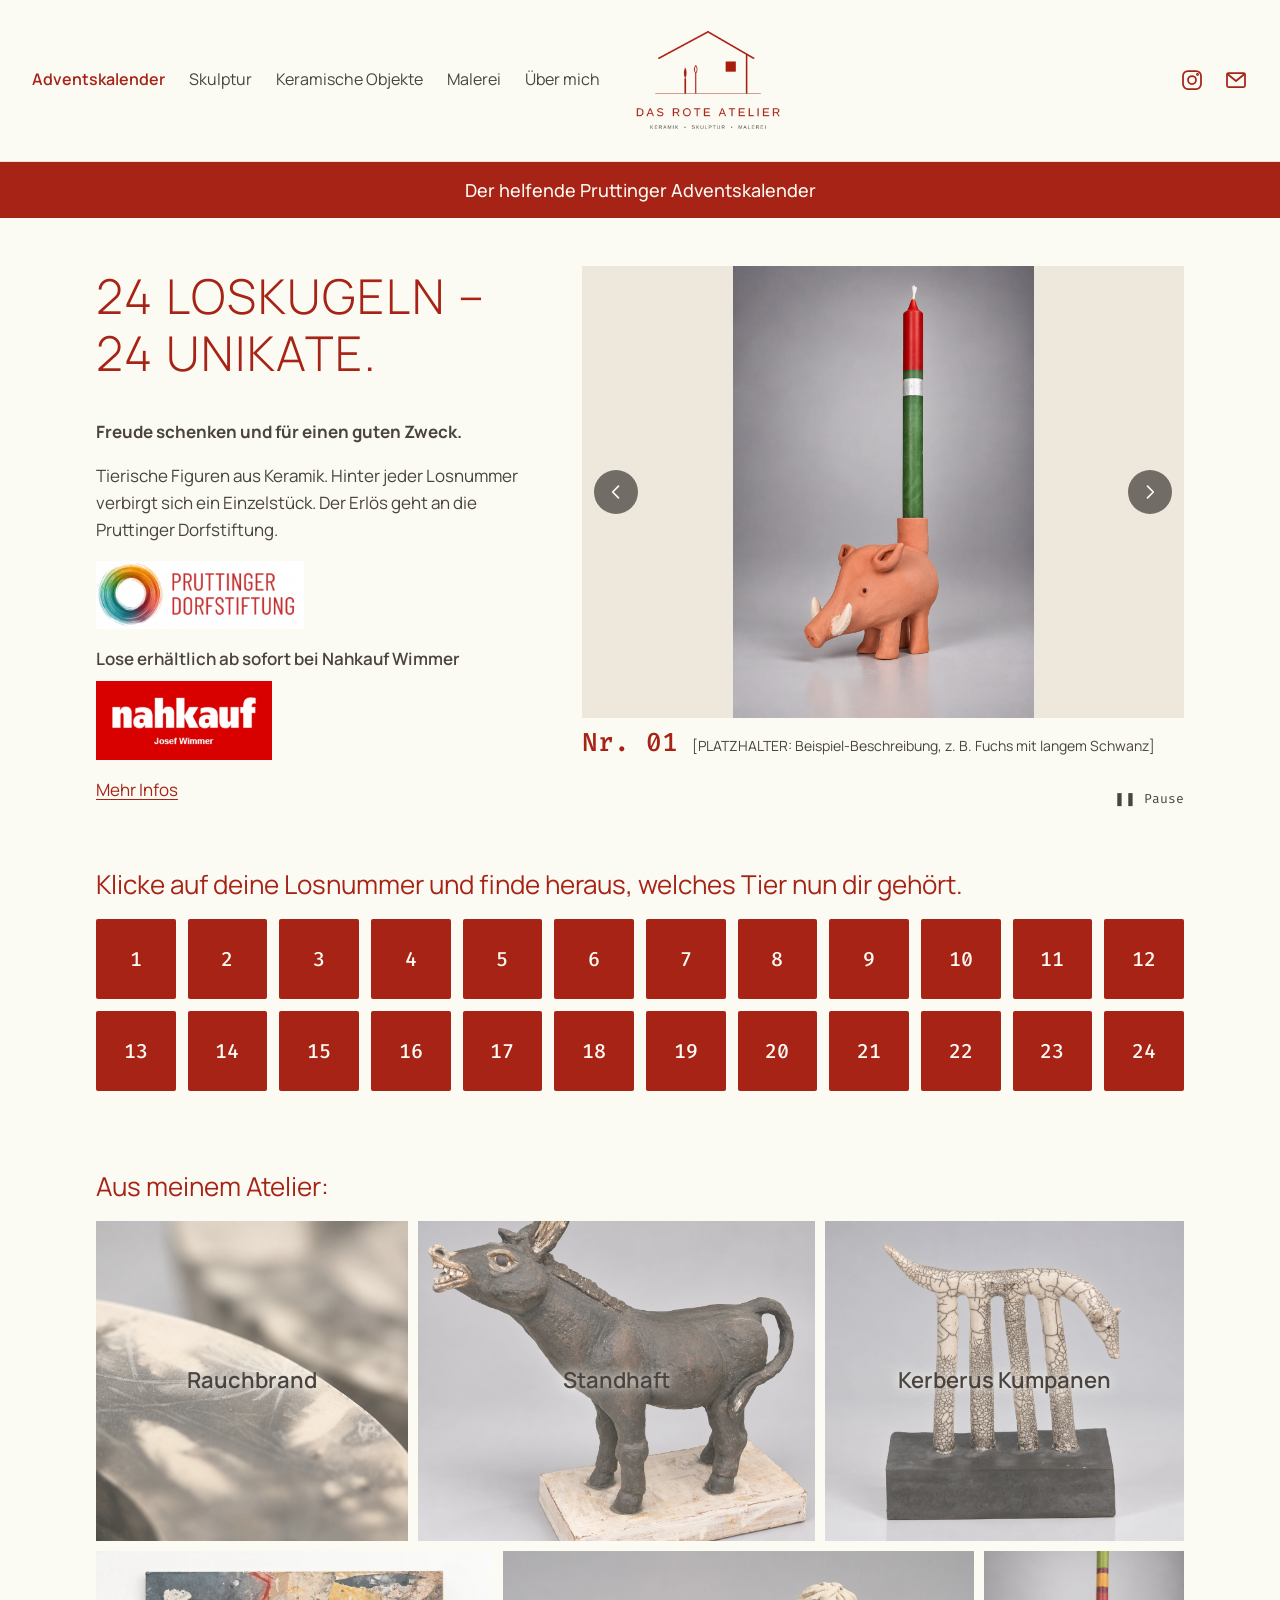
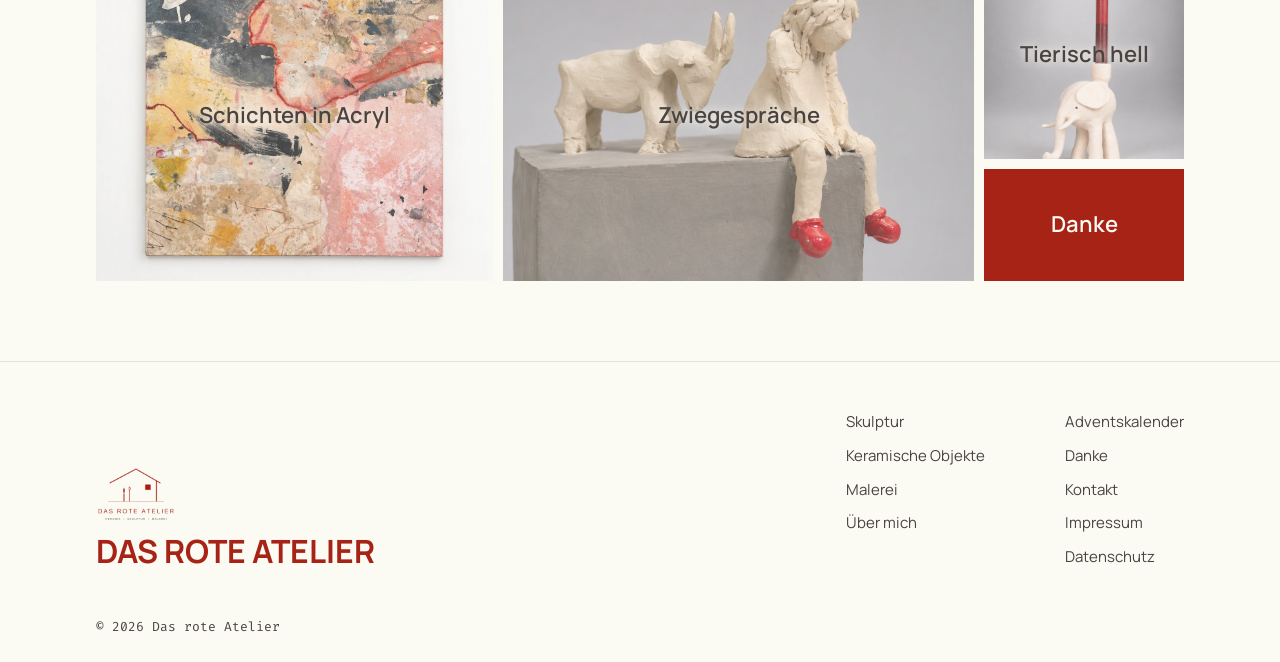
==== commit bf4b652a: "Website nach PowerPoint-Vorlage umgebaut - Startseite: roter Adventskalender-Balken, neuer Text mit " ====
--- a/index.html
+++ b/index.html
@@ -5,7 +5,7 @@
   <!-- Sorgt dafür, dass die Seite am Handy in passender Breite angezeigt wird -->
   <meta name="viewport" content="width=device-width, initial-scale=1">
   <title>Das rote Atelier – Keramik, Skulptur, Malerei</title>
-  <meta name="description" content="Das rote Atelier: Keramik, Skulpturen und Malerei. Adventsaktion mit 24 handgetöpferten Kerzenhaltern.">
+  <meta name="description" content="Das rote Atelier: Keramik, Skulptur und Malerei. Der helfende Pruttinger Adventskalender: 24 Loskugeln, 24 Unikate.">
 
   <!-- Browser-Icons (Haus-Symbol) -->
   <link rel="icon" href="bilder/logo/haus-symbol.svg" type="image/svg+xml">
@@ -19,7 +19,7 @@
   <link rel="preload" href="bilder/kerzenhalter/kerzenhalter-01.jpg" as="image" fetchpriority="high">
 
   <link rel="stylesheet" href="css/style.css">
-  <!-- Adventsgestaltung: nach der Aktion diese Zeile löschen -->
+  <!-- Adventsgestaltung (roter Balken): nach der Aktion diese Zeile löschen -->
   <link rel="stylesheet" href="css/advent.css">
 </head>
 <body>
@@ -34,12 +34,11 @@
 
       <nav class="hauptmenue" id="hauptmenue" aria-label="Hauptmenü">
         <ul>
-          <li><a href="adventsaktion.html" class="hervorgehoben">Adventsaktion</a></li>
-          <li><a href="keramik.html">Keramik</a></li>
-          <li><a href="skulpturen.html">Skulpturen</a></li>
+          <li><a href="adventsaktion.html" class="hervorgehoben">Adventskalender</a></li>
+          <li><a href="skulpturen.html">Skulptur</a></li>
+          <li><a href="keramik.html">Keramische Objekte</a></li>
           <li><a href="malerei.html">Malerei</a></li>
           <li><a href="ueber-mich.html">Über mich</a></li>
-          <li><a href="kontakt.html">Kontakt</a></li>
         </ul>
       </nav>
 
@@ -48,7 +47,7 @@
         <img src="bilder/logo/logo-header.png" alt="Das rote Atelier – Keramik, Skulptur, Malerei" width="480" height="330">
       </a>
 
-      <!-- Rechts: Instagram und E-Mail als Symbole.
+      <!-- Rechts: Instagram und Brief-Symbol (führt zur Kontaktseite).
            Instagram-Adresse: bei href="…" eintragen, sobald sie feststeht. -->
       <ul class="kopf-symbole">
         <li>
@@ -57,7 +56,7 @@
           </a>
         </li>
         <li>
-          <a href="mailto:PLATZHALTER@das-rote-atelier.de" aria-label="E-Mail schreiben">
+          <a href="kontakt.html" aria-label="Kontakt">
             <svg viewBox="0 0 24 24" aria-hidden="true"><rect x="3" y="5" width="18" height="14" rx="1.5"/><path d="M3.5 6l8.5 7 8.5-7"/></svg>
           </a>
         </li>
@@ -67,6 +66,16 @@
   <!-- =================== ENDE HEADER =================== -->
 
 
+  <!-- ===================== ADVENTS-BALKEN =====================
+       Roter Balken unter der Navigation. Gestaltung in css/advent.css.
+       Nach der Aktion einfach diesen Block löschen
+       (und die Zeile mit advent.css oben im <head>). -->
+  <div class="advent-banner">
+    <p>Der helfende Pruttinger Adventskalender</p>
+  </div>
+  <!-- =================== ENDE ADVENTS-BALKEN =================== -->
+
+
   <main class="startseite">
 
     <!-- ===================== OBEN: SLIDESHOW + TEXT =====================
@@ -75,8 +84,8 @@
     <section class="start-oben container">
 
       <!-- Slideshow der 24 Kerzenhalter.
-           Die Bilder und Nummern-Knöpfe werden von js/slideshow.js
-           aus der Liste in js/kerzenhalter-daten.js erzeugt. -->
+           Die Bilder werden von js/slideshow.js aus der Liste in
+           js/kerzenhalter-daten.js erzeugt. -->
       <div class="slideshow" aria-roledescription="Slideshow" aria-label="Die 24 Kerzenhalter">
         <div class="slideshow-fenster">
           <ul class="slideshow-spur" tabindex="0" aria-label="Kerzenhalter – mit den Pfeiltasten blättern"></ul>
@@ -90,61 +99,73 @@
         </div>
 
         <div class="slideshow-steuerung">
-          <p class="slideshow-hinweis">Finde deine Nummer:</p>
           <button class="slideshow-pause" type="button"></button>
         </div>
-        <div class="slideshow-nummern"></div>
       </div>
 
-      <!-- Textkarte zur Aktion -->
+      <!-- Textblock zur Aktion (Texte aus der PowerPoint, Folie 1) -->
       <div class="start-text">
-        <p class="ueberzeile">Adventsaktion Prutting 2026</p>
-        <h1>24 Kerzenhalter.<br>24 Unikate.</h1>
-        <p class="platzhalter">[PLATZHALTER: Tierische Figuren aus Keramik – jede ein Einzelstück und zugleich ein Kerzenhalter. Der Erlös geht zu 100 % an einen guten Zweck. Jede Losnummer hat ihr Werk: Hier findest du deins.]</p>
-        <p><a class="pfeil-link" href="adventsaktion.html">Zur Adventsaktion</a></p>
+        <h1>24 Loskugeln –<br>24 Unikate.</h1>
+        <p class="start-untertitel">Freude schenken und für einen guten Zweck.</p>
+        <p>Tierische Figuren aus Keramik. Hinter jeder Losnummer verbirgt sich ein Einzelstück. Der Erlös geht an die Pruttinger Dorfstiftung.</p>
+
+        <!-- Logos der Partner (Dateien in bilder/partner/) -->
+        <img class="partner-logo" src="bilder/partner/pruttinger-dorfstiftung.png" alt="Pruttinger Dorfstiftung" width="290" height="96">
+        <p class="start-lose">Lose erhältlich ab sofort bei Nahkauf Wimmer</p>
+        <img class="partner-logo partner-logo-nahkauf" src="bilder/partner/nahkauf-wimmer.jpg" alt="Nahkauf Josef Wimmer" width="1066" height="479">
+
+        <p><a class="pfeil-link" href="adventsaktion.html">Mehr Infos</a></p>
       </div>
     </section>
     <!-- =================== ENDE OBEN =================== -->
 
 
-    <!-- ===================== KACHELN =====================
-         7 Kacheln als Petersburger Hängung nach der Skizze:
-           oben:  Tierskulpturen (groß) | Rauchbrand | Adventsaktion
-           unten: Tiere | Malerei (groß) | Zwiegespräch + Danke (übereinander)
+    <!-- ===================== LOSNUMMERN 1–24 =====================
+         24 rote Felder. Ein Klick öffnet den passenden Kerzenhalter groß
+         (Lightbox). Die Felder werden von js/losnummern.js aus der Liste
+         in js/kerzenhalter-daten.js erzeugt. -->
+    <section class="losnummern container" aria-labelledby="losnummern-ueberschrift">
+      <h2 id="losnummern-ueberschrift">Klicke auf deine Losnummer und finde heraus, welches Tier nun dir gehört.</h2>
+      <ul class="losnummern-raster"></ul>
+    </section>
+    <!-- =================== ENDE LOSNUMMERN =================== -->
+
+
+    <!-- ===================== KACHELN „AUS MEINEM ATELIER“ =====================
+         7 Kacheln als Petersburger Hängung nach der PowerPoint (Folie 1):
+           oben:  Rauchbrand | Standhaft | Kerberus Kumpanen
+           unten: Schichten in Acryl | Zwiegespräche | Tierisch hell + Danke (übereinander)
          Die Anordnung steht im CSS (Abschnitt 8, "grid-template-areas").
-         Jede Kachel hat dafür eine Klasse wie "kachel-tier".
+         Jede Kachel hat dafür eine Klasse wie "kachel-rauchbrand".
          Bild tauschen: einfach den Pfad bei src="…" ändern. Das Foto wird
          passend in die Kachel zugeschnitten (Mitte bleibt sichtbar).
-         loading="lazy": Bild lädt erst, wenn man hinscrollt (spart mobile Daten) -->
-    <section class="kacheln container" aria-label="Werke">
+         loading="lazy": Bild lädt erst, wenn man hinscrollt (spart mobile Daten)
+         Die Links mit "#…" springen direkt zur Werkreihe auf der Galerieseite. -->
+    <section class="kacheln container" aria-labelledby="kacheln-ueberschrift">
+      <h2 id="kacheln-ueberschrift">Aus meinem Atelier:</h2>
       <ul class="kachel-raster">
-        <!-- Tierskulpturen: führt zur Werkreihe „Kerberus Kompanen“ auf der Skulpturen-Seite -->
-        <li class="kachel-tier"><a class="kachel" href="skulpturen.html#kerberus-kompanen">
-          <img src="bilder/skulpturen/kerberus-kompanen/mond-tier.jpg" alt="" loading="lazy">
-          <span class="kachel-titel">Tierskulpturen</span></a></li>
         <li class="kachel-rauchbrand"><a class="kachel" href="keramik.html#rauchbrand">
-          <img src="bilder/keramik/rauchbrand/schale-1.jpg" alt="" loading="lazy">
+          <img src="bilder/startseite/kachel-rauchbrand.jpg" alt="" loading="lazy">
           <span class="kachel-titel">Rauchbrand</span></a></li>
-        <!-- Adventsaktion: Gruppenfoto mehrerer Kerzenhalter (Vögel) -->
-        <li class="kachel-advent"><a class="kachel" href="adventsaktion.html">
-          <img src="bilder/kerzenhalter/kachel-adventsaktion.jpg" alt="" loading="lazy">
-          <span class="kachel-titel">Adventsaktion</span></a></li>
-        <li class="kachel-hunde"><a class="kachel" href="skulpturen.html#tiere">
-          <img src="bilder/skulpturen/tiere/hund-1.jpg" alt="" loading="lazy">
-          <span class="kachel-titel">Tiere</span></a></li>
-        <li class="kachel-malerei"><a class="kachel" href="malerei.html">
-          <img src="bilder/malerei/roter-stier.jpg" alt="" loading="lazy">
-          <span class="kachel-titel">Malerei</span></a></li>
-        <!-- Zwiegespräch: führt zur Werkreihe „Zwiegespräche“ auf der Skulpturen-Seite -->
+        <li class="kachel-standhaft"><a class="kachel" href="skulpturen.html#standhaft">
+          <img src="bilder/startseite/kachel-standhaft.jpg" alt="" loading="lazy">
+          <span class="kachel-titel">Standhaft</span></a></li>
+        <li class="kachel-kerberus"><a class="kachel" href="skulpturen.html#kerberus-kumpanen">
+          <img src="bilder/startseite/kachel-kerberus-kumpanen.jpg" alt="" loading="lazy">
+          <span class="kachel-titel">Kerberus Kumpanen</span></a></li>
+        <li class="kachel-schichten"><a class="kachel" href="malerei.html#abstrakt-schichten-in-acryl-und-wachs">
+          <img src="bilder/startseite/kachel-schichten-in-acryl.jpg" alt="" loading="lazy">
+          <span class="kachel-titel">Schichten in Acryl</span></a></li>
         <li class="kachel-zwie"><a class="kachel" href="skulpturen.html#zwiegespraeche">
-          <img src="bilder/skulpturen/zwiegespraeche/maedchen-ziege.jpg" alt="" loading="lazy">
-          <span class="kachel-titel">Zwiegespräch</span></a></li>
-        <!-- Danke: rote Fläche (Farbe im CSS). Mit Ziel: <div class="kachel"> durch
-             <a class="kachel" href="ZIEL.html"> ersetzen (und </div> durch </a>) -->
-        <li class="kachel-danke"><div class="kachel">
-          <span class="kachel-titel">Danke</span></div></li>
+          <img src="bilder/startseite/kachel-zwiegespraeche.jpg" alt="" loading="lazy">
+          <span class="kachel-titel">Zwiegespräche</span></a></li>
+        <li class="kachel-tierisch"><a class="kachel" href="skulpturen.html#tierisch-hell">
+          <img src="bilder/startseite/kachel-tierisch-hell.jpg" alt="" loading="lazy">
+          <span class="kachel-titel">Tierisch hell</span></a></li>
+        <!-- Danke: rote Fläche ohne Foto (Farbe im CSS) -->
+        <li class="kachel-danke"><a class="kachel" href="danke.html">
+          <span class="kachel-titel">Danke</span></a></li>
       </ul>
-      <p class="platzhalter">[PLATZHALTER: Ziel für die Kachel „Danke“]</p>
     </section>
     <!-- =================== ENDE KACHELN =================== -->
 
@@ -160,13 +181,14 @@
       </div>
       <nav class="seitenfuss-links" aria-label="Seitenübersicht">
         <ul>
-          <li><a href="keramik.html">Keramik</a></li>
-          <li><a href="skulpturen.html">Skulpturen</a></li>
+          <li><a href="skulpturen.html">Skulptur</a></li>
+          <li><a href="keramik.html">Keramische Objekte</a></li>
           <li><a href="malerei.html">Malerei</a></li>
           <li><a href="ueber-mich.html">Über mich</a></li>
         </ul>
         <ul>
-          <li><a href="adventsaktion.html">Adventsaktion</a></li>
+          <li><a href="adventsaktion.html">Adventskalender</a></li>
+          <li><a href="danke.html">Danke</a></li>
           <li><a href="kontakt.html">Kontakt</a></li>
           <li><a href="impressum.html">Impressum</a></li>
           <li><a href="datenschutz.html">Datenschutz</a></li>
@@ -180,8 +202,11 @@
   <!-- =================== ENDE FOOTER =================== -->
 
   <script src="js/navigation.js"></script>
-  <!-- Erst die Daten der Kerzenhalter laden, dann die Slideshow, die sie benutzt -->
+  <!-- Reihenfolge wichtig: erst die Daten der Kerzenhalter und die Lightbox,
+       dann Slideshow und Losnummern, die beide benutzen -->
   <script src="js/kerzenhalter-daten.js"></script>
+  <script src="js/lightbox.js"></script>
   <script src="js/slideshow.js"></script>
+  <script src="js/losnummern.js"></script>
 </body>
 </html>
--- a/css/style.css
+++ b/css/style.css
@@ -13,7 +13,7 @@
    9. Adventsaktion-Seite: Erklärung und Raster
    10. Lightbox (Großansicht, auch für die Galerien)
    11. Galerien: Keramik, Skulpturen, Malerei
-   12. Über mich und Kontakt
+   12. Über mich, Kontakt und Danke
    13. Impressum und Datenschutz
 
    "Mobile First": Die normalen Regeln gelten fürs Handy.
@@ -632,21 +632,13 @@
   right: 0.75rem;
 }
 
-/* Zeile unter dem Bild: "Finde deine Nummer" + Pause-Knopf */
+/* Zeile unter dem Bild: Pause-Knopf rechts */
 .slideshow-steuerung {
   display: flex;
   align-items: center;
-  justify-content: space-between;
+  justify-content: flex-end;
   padding-inline: var(--abstand-rand);
   margin-top: 0.5rem;
-}
-
-.slideshow-hinweis {
-  margin: 0;
-  font-family: var(--schrift-akzent);
-  font-size: 0.8125rem;
-  text-transform: uppercase;
-  letter-spacing: 0.08em;
 }
 
 .slideshow-pause {
@@ -664,41 +656,86 @@
   color: var(--farbe-atelierrot);
 }
 
-/* Nummern-Knöpfe 01–24: am Handy 8 pro Reihe */
-.slideshow-nummern {
-  display: grid;
-  grid-template-columns: repeat(8, 1fr);
-  gap: 0.375rem;
-  padding-inline: var(--abstand-rand);
-}
-
-.slideshow-nummer {
-  min-height: 2.5rem;
-  padding: 0;
-  border: 1px solid var(--farbe-linie);
-  border-radius: 2px;
-  background: none;
-  color: var(--farbe-anthrazit);
-  font-family: var(--schrift-akzent);
-  font-size: 0.9375rem;
-  cursor: pointer;
-}
-
-.slideshow-nummer:hover {
-  border-color: var(--farbe-atelierrot);
-  color: var(--farbe-atelierrot);
-}
-
-/* Die Nummer des gerade gezeigten Kerzenhalters: rot gefüllt */
-.slideshow-nummer[aria-current="true"] {
-  background-color: var(--farbe-atelierrot);
-  border-color: var(--farbe-atelierrot);
-  color: var(--farbe-papier);
-}
-
-/* ---- Textkarte ---- */
+/* ---- Textblock ---- */
 .start-text h1 {
   font-size: clamp(2rem, 7vw, 3rem);
+}
+
+/* "Freude schenken und für einen guten Zweck." – fett */
+.start-untertitel {
+  font-weight: 700;
+}
+
+/* Logos der Partner (Dorfstiftung, Nahkauf) */
+.partner-logo {
+  width: 13rem;
+  margin-bottom: 1rem;
+}
+
+.partner-logo-nahkauf {
+  width: 11rem;
+}
+
+/* "Lose erhältlich ab sofort bei Nahkauf Wimmer" */
+.start-lose {
+  margin-bottom: 0.5rem;
+  font-weight: 600;
+}
+
+/* ---- Losnummern 1–24 (rote Felder unter der Slideshow) ---- */
+.losnummern {
+  margin-top: 3rem;
+}
+
+.losnummern h2,
+.kacheln h2 {
+  color: var(--farbe-atelierrot);
+  font-size: clamp(1.25rem, 3.2vw, 1.625rem);
+}
+
+/* Am Handy 6 pro Reihe (4 Reihen), damit die Felder groß genug zum Tippen sind */
+.losnummern-raster {
+  display: grid;
+  grid-template-columns: repeat(6, 1fr);
+  gap: 0.5rem;
+  list-style: none;
+  margin: 0;
+  padding: 0;
+}
+
+/* Ein rotes, quadratisches Feld mit heller Nummer */
+.losnummer {
+  display: flex;
+  align-items: center;
+  justify-content: center;
+  width: 100%;
+  aspect-ratio: 1 / 1;
+  padding: 0;
+  border: 0;
+  border-radius: 2px;
+  background-color: var(--farbe-atelierrot);
+  color: var(--farbe-papier);
+  font-family: var(--schrift-akzent);
+  font-size: 1.125rem;
+  font-weight: 500;
+  cursor: pointer;
+  transition: background-color 0.2s ease;
+}
+
+.losnummer:hover {
+  background-color: var(--farbe-atelierrot-dunkel);
+}
+
+/* Ab Tablet/Laptop: 12 pro Reihe (2 Reihen, wie in der PowerPoint) */
+@media (min-width: 48rem) {
+  .losnummern-raster {
+    grid-template-columns: repeat(12, 1fr);
+    gap: 0.75rem;
+  }
+
+  .losnummer {
+    font-size: 1.25rem;
+  }
 }
 
 /* ---- Kacheln ---- */
@@ -706,29 +743,28 @@
   margin-top: 4rem;
 }
 
-/* Am Handy 2 Kacheln nebeneinander */
-/* Kacheln als Petersburger Hängung nach der Skizze.
+/* Kacheln als Petersburger Hängung nach der PowerPoint (Folie 1).
    Die Anordnung wird mit "grid-template-areas" wie eine kleine Karte
    gezeichnet: Jedes Wort ist ein Feld, gleiche Wörter nebeneinander bzw.
    untereinander bilden eine große Kachel. Die Fotos werden passend
    zugeschnitten (die Mitte bleibt sichtbar).
 
-   Am Handy (2 Spalten):              Ab Tablet/Laptop (4 Spalten, wie Skizze):
-     tier       tier                    tier  tier    rauchbrand advent
-     rauchbrand advent                  hunde malerei malerei    zwie
-     malerei    malerei                 hunde malerei malerei    danke
-     hunde      zwie
-     hunde      danke                                                    */
+   Am Handy (2 Spalten):             Ab Tablet/Laptop (5 Spalten, wie Folie 1):
+     kerberus  kerberus                rauchbrand standhaft standhaft kerberus kerberus
+     rauchbrand standhaft              schichten  schichten zwie      zwie     tierisch
+     schichten schichten               schichten  schichten zwie      zwie     danke
+     zwie      tierisch
+     zwie      danke                                                                   */
 .kachel-raster {
   display: grid;
   grid-template-columns: 1fr 1fr;
-  grid-template-rows: 13rem 11rem 12rem 8rem 5rem;
+  grid-template-rows: 13rem 11rem 12rem 10rem 5rem;
   grid-template-areas:
-    "tier       tier"
-    "rauchbrand advent"
-    "malerei    malerei"
-    "hunde      zwie"
-    "hunde      danke";
+    "kerberus   kerberus"
+    "rauchbrand standhaft"
+    "schichten  schichten"
+    "zwie       tierisch"
+    "zwie       danke";
   gap: 0.375rem;                 /* schmale Fuge zwischen den Kacheln */
   list-style: none;
   margin: 0 0 1rem;
@@ -736,12 +772,12 @@
 }
 
 /* Jede Kachel bekommt ihr Feld in der "Karte" oben */
-.kachel-tier       { grid-area: tier; }
 .kachel-rauchbrand { grid-area: rauchbrand; }
-.kachel-advent     { grid-area: advent; }
-.kachel-hunde      { grid-area: hunde; }
-.kachel-malerei    { grid-area: malerei; }
+.kachel-standhaft  { grid-area: standhaft; }
+.kachel-kerberus   { grid-area: kerberus; }
+.kachel-schichten  { grid-area: schichten; }
 .kachel-zwie       { grid-area: zwie; }
+.kachel-tierisch   { grid-area: tierisch; }
 .kachel-danke      { grid-area: danke; }
 
 .kachel {
@@ -826,15 +862,16 @@
 /* Ab Tablet-Breite: Anordnung wie in der Skizze */
 @media (min-width: 48rem) {
   .kachel-raster {
-    /* Spaltenbreiten: oben teilen sie sich Tierskulpturen (1.+2.),
-       Rauchbrand (3.) und Advent (4.); unten Hunde (1.), Malerei (2.+3.)
-       und Zwiegespräch/Danke (4.) */
-    grid-template-columns: 25fr 20fr 27fr 28fr;
+    /* 5 Spalten, damit oben und unten unterschiedlich breite Kacheln
+       möglich sind (wie in der PowerPoint):
+       oben  Rauchbrand (1.) | Standhaft (2.+3.) | Kerberus (4.+5.)
+       unten Schichten (1.+2.) | Zwiegespräche (3.+4.) | Tierisch hell/Danke (5.) */
+    grid-template-columns: 25fr 6fr 25fr 12fr 16fr;
     grid-template-rows: 16rem 10rem 6rem;
     grid-template-areas:
-      "tier  tier    rauchbrand advent"
-      "hunde malerei malerei    zwie"
-      "hunde malerei malerei    danke";
+      "rauchbrand standhaft standhaft kerberus kerberus"
+      "schichten  schichten zwie      zwie     tierisch"
+      "schichten  schichten zwie      zwie     danke";
     gap: 0.5rem;
   }
 
@@ -883,13 +920,8 @@
     padding-inline: 0;
   }
 
-  .slideshow-steuerung,
-  .slideshow-nummern {
+  .slideshow-steuerung {
     padding-inline: 0;
-  }
-
-  .slideshow-nummern {
-    grid-template-columns: repeat(12, 1fr);
   }
 
   .start-text {
@@ -939,6 +971,40 @@
   font-family: var(--schrift-akzent);
   font-weight: 500;
   color: var(--farbe-atelierrot);
+}
+
+/* "Freude garantiert" und "Warum?": am Handy untereinander */
+.aktion-bloecke {
+  display: grid;
+  gap: 2.5rem;
+  max-width: 60rem;
+}
+
+.aktion-block h2 {
+  margin-top: 0;
+}
+
+/* Foto der Dackel-Kerzenhalter */
+.aktion-foto {
+  width: 12rem;
+  background-color: var(--farbe-flaeche);
+}
+
+/* Schlusssatz: etwas größer und in Atelierrot */
+.aktion-schluss {
+  max-width: 42rem;
+  margin: 3rem 0 4rem;
+  font-size: 1.25rem;
+  line-height: 1.45;
+  color: var(--farbe-atelierrot);
+}
+
+/* Ab Tablet-Breite: beide Blöcke nebeneinander */
+@media (min-width: 48rem) {
+  .aktion-bloecke {
+    grid-template-columns: 1fr 1fr;
+    gap: 4rem;
+  }
 }
 
 /* Raster: am Handy 2 nebeneinander */
@@ -1262,7 +1328,7 @@
 
 
 /* --------------------------------------------------------------------------
-   12. Über mich und Kontakt
+   12. Über mich, Kontakt und Danke
    -------------------------------------------------------------------------- */
 
 /* Etwas größerer Einleitungstext */
@@ -1278,9 +1344,22 @@
   gap: 2rem;
 }
 
+/* Die beiden Fotos (Künstlerin, Frühwerk) untereinander */
+.ueber-mich-fotos {
+  display: grid;
+  gap: 1.5rem;
+}
+
 .ueber-mich-foto {
   margin: 0;
   max-width: 26rem;              /* am Handy nicht riesig */
+}
+
+/* Bildunterschrift, z. B. "Frühwerk, entstanden bei Berta Schmid, 1982" */
+.ueber-mich-foto figcaption {
+  margin-top: 0.5rem;
+  font-family: var(--schrift-akzent);
+  font-size: 0.8125rem;
 }
 
 .ueber-mich-foto img {
@@ -1341,6 +1420,51 @@
 }
 
 
+/* ---- Danke ---- */
+.danke-liste {
+  display: grid;
+  gap: 2rem;
+  max-width: 48rem;
+  list-style: none;
+  margin: 2rem 0 3rem;
+  padding: 0;
+}
+
+/* Ein Eintrag: Bild links, Text rechts (auch am Handy, Bild ist klein) */
+.danke-eintrag {
+  display: grid;
+  grid-template-columns: 7rem 1fr;
+  gap: 1.25rem;
+  align-items: center;
+}
+
+.danke-eintrag p {
+  margin: 0;
+}
+
+.danke-eintrag a {
+  font-weight: 600;
+}
+
+/* Logos nicht größer als nötig */
+.danke-logo {
+  max-height: 3.5rem;
+  width: auto;
+}
+
+.danke-atelier {
+  margin: 0;
+  max-width: 48rem;
+}
+
+@media (min-width: 48rem) {
+  .danke-eintrag {
+    grid-template-columns: 10rem 1fr;
+    gap: 2rem;
+  }
+}
+
+
 /* --------------------------------------------------------------------------
    13. Impressum und Datenschutz
    Schlichte Textseiten: schmale Spalte, kleinere Zwischenüberschriften
--- a/css/advent.css
+++ b/css/advent.css
@@ -1,29 +1,33 @@
 /* ==========================================================================
-   Adventsgestaltung
+   Adventsgestaltung – nur für die Zeit der Aktion
    --------------------------------------------------------------------------
-   Alles, was nur zur Adventsaktion gehört, steht hier.
-   Nach der Aktion: in index.html die Zeile mit "advent.css" und den
-   Block "ADVENTS-BANNER" löschen – fertig.
+   Roter Balken „Der helfende Pruttinger Adventskalender“ unter der
+   Navigation der Startseite.
+
+   Nach der Aktion entfernen:
+   1. in index.html den Block "ADVENTS-BALKEN" löschen
+   2. in index.html oben die Zeile mit advent.css löschen
+   3. diese Datei löschen
    ========================================================================== */
 
-/* Roter Balken unter dem Header (wie im Entwurf) */
 .advent-banner {
-  padding: 0.6rem var(--abstand-rand);
+  padding: 0.7rem var(--abstand-rand);
   background-color: var(--farbe-atelierrot);
   color: var(--farbe-papier);
   text-align: center;
-  font-size: 0.75rem;
+  font-size: 0.9375rem;
   font-weight: 500;
-  text-transform: uppercase;
-  letter-spacing: 0.14em;
+  line-height: 1.35;
 }
 
 .advent-banner p {
   margin: 0;
 }
 
-/* Gelb markierter Platzhalter im Banner: dunkle Schrift, damit lesbar */
-.advent-banner .platzhalter {
-  color: var(--farbe-anthrazit);
-  padding-inline: 0.4rem;
+/* Am Laptop etwas größer und luftiger */
+@media (min-width: 60rem) {
+  .advent-banner {
+    padding-block: 1rem;
+    font-size: 1.125rem;
+  }
 }
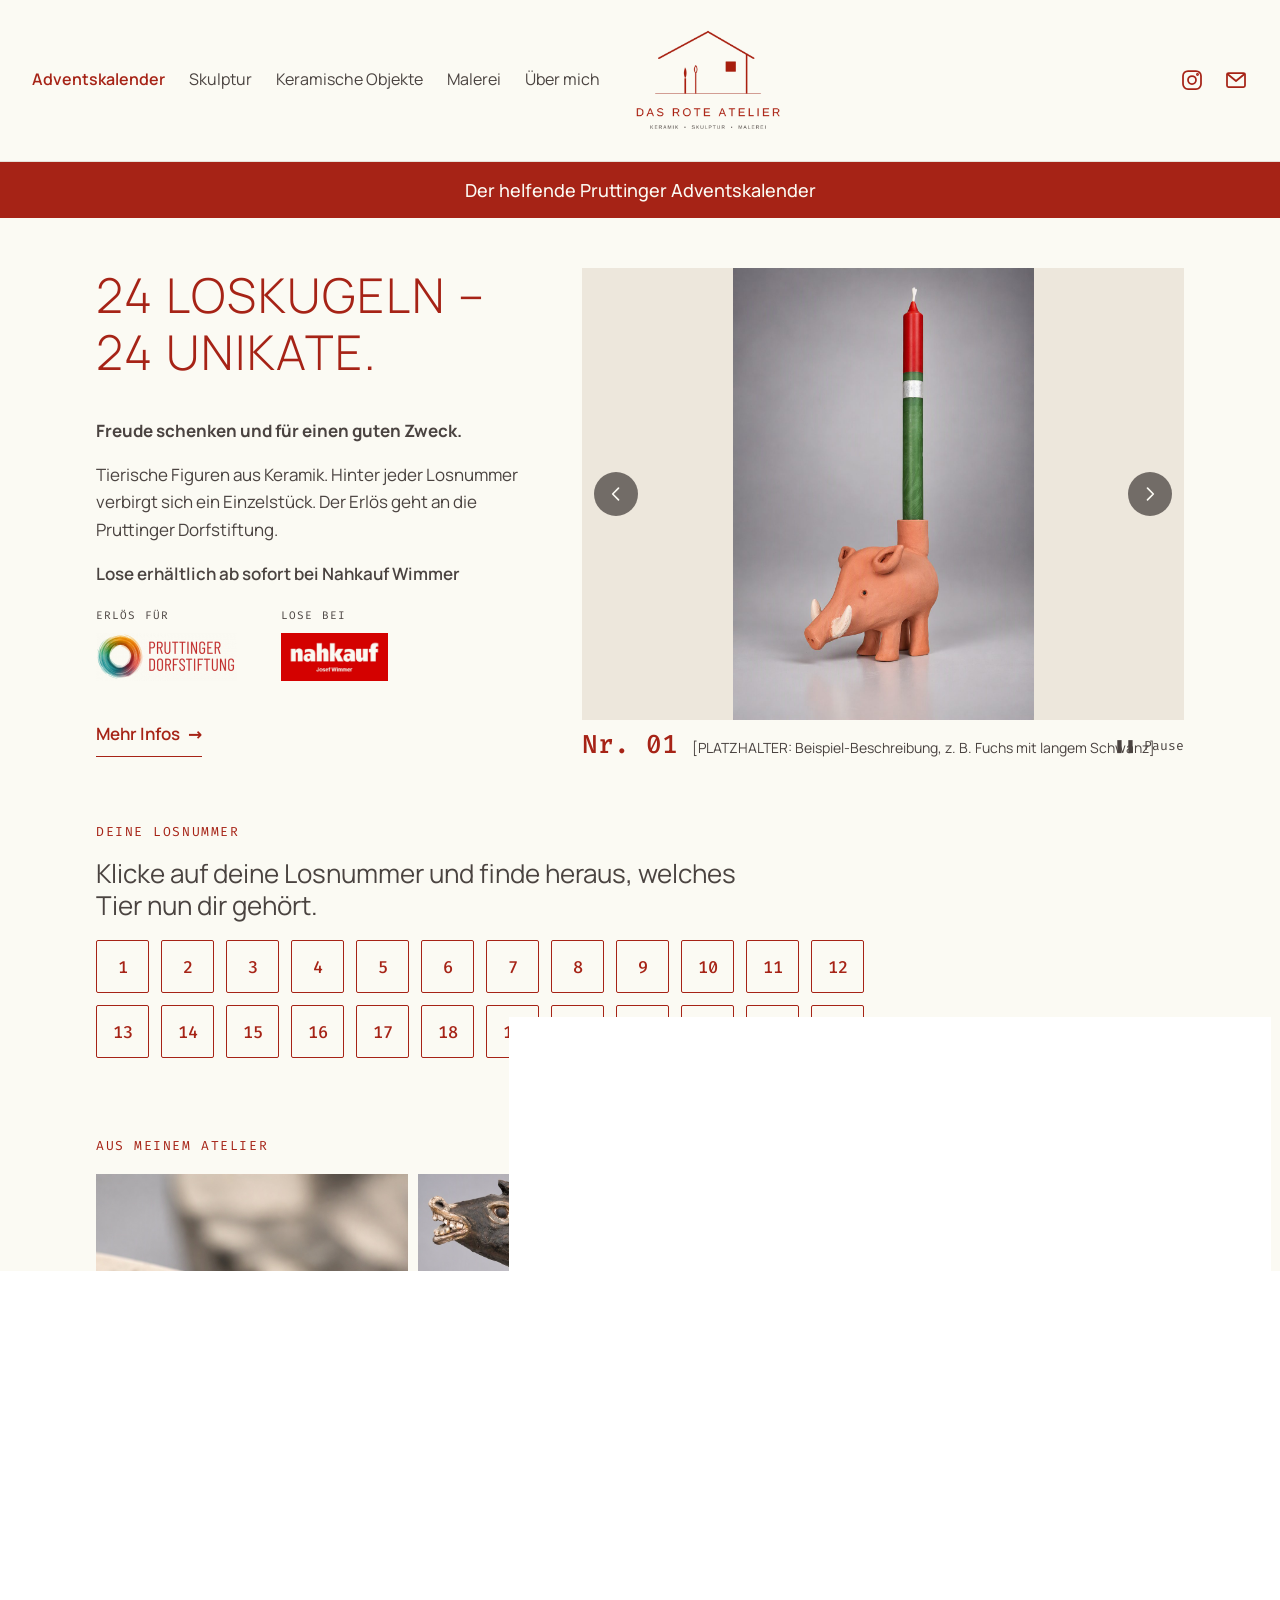
==== commit d23e025b: "Design verfeinert und 9 Kerzenhalter-Fotos scharf ersetzt - Startseite: Logos nebeneinander, Losnumm" ====
--- a/index.html
+++ b/index.html
@@ -109,12 +109,22 @@
         <p class="start-untertitel">Freude schenken und für einen guten Zweck.</p>
         <p>Tierische Figuren aus Keramik. Hinter jeder Losnummer verbirgt sich ein Einzelstück. Der Erlös geht an die Pruttinger Dorfstiftung.</p>
 
-        <!-- Logos der Partner (Dateien in bilder/partner/) -->
-        <img class="partner-logo" src="bilder/partner/pruttinger-dorfstiftung.png" alt="Pruttinger Dorfstiftung" width="290" height="96">
         <p class="start-lose">Lose erhältlich ab sofort bei Nahkauf Wimmer</p>
-        <img class="partner-logo partner-logo-nahkauf" src="bilder/partner/nahkauf-wimmer.jpg" alt="Nahkauf Josef Wimmer" width="1066" height="479">
-
-        <p><a class="pfeil-link" href="adventsaktion.html">Mehr Infos</a></p>
+
+        <!-- Logos der Partner nebeneinander, mit kleiner Beschriftung
+             (Dateien in bilder/partner/) -->
+        <ul class="partner">
+          <li>
+            <span class="partner-label">Erlös für</span>
+            <img class="partner-logo" src="bilder/partner/pruttinger-dorfstiftung.png" alt="Pruttinger Dorfstiftung" width="290" height="96">
+          </li>
+          <li>
+            <span class="partner-label">Lose bei</span>
+            <img class="partner-logo" src="bilder/partner/nahkauf-wimmer.jpg" alt="Nahkauf Josef Wimmer" width="1066" height="479">
+          </li>
+        </ul>
+
+        <p><a class="mehr-link" href="adventsaktion.html">Mehr Infos <span aria-hidden="true">→</span></a></p>
       </div>
     </section>
     <!-- =================== ENDE OBEN =================== -->
@@ -125,6 +135,7 @@
          (Lightbox). Die Felder werden von js/losnummern.js aus der Liste
          in js/kerzenhalter-daten.js erzeugt. -->
     <section class="losnummern container" aria-labelledby="losnummern-ueberschrift">
+      <p class="ueberzeile">Deine Losnummer</p>
       <h2 id="losnummern-ueberschrift">Klicke auf deine Losnummer und finde heraus, welches Tier nun dir gehört.</h2>
       <ul class="losnummern-raster"></ul>
     </section>
@@ -142,7 +153,8 @@
          loading="lazy": Bild lädt erst, wenn man hinscrollt (spart mobile Daten)
          Die Links mit "#…" springen direkt zur Werkreihe auf der Galerieseite. -->
     <section class="kacheln container" aria-labelledby="kacheln-ueberschrift">
-      <h2 id="kacheln-ueberschrift">Aus meinem Atelier:</h2>
+      <!-- Überschrift im Stil einer kleinen Überzeile (Fira Code, Großbuchstaben) -->
+      <h2 id="kacheln-ueberschrift" class="ueberzeile">Aus meinem Atelier</h2>
       <ul class="kachel-raster">
         <li class="kachel-rauchbrand"><a class="kachel" href="keramik.html#rauchbrand">
           <img src="bilder/startseite/kachel-rauchbrand.jpg" alt="" loading="lazy">
@@ -176,8 +188,7 @@
   <footer class="seitenfuss">
     <div class="container seitenfuss-oben">
       <div class="seitenfuss-marke">
-        <img src="bilder/logo/logo-header.png" alt="" width="480" height="330" loading="lazy">
-        <p class="seitenfuss-name">Das rote Atelier</p>
+        <img src="bilder/logo/logo-header.png" alt="Das rote Atelier – Keramik, Skulptur, Malerei" width="480" height="330" loading="lazy">
       </div>
       <nav class="seitenfuss-links" aria-label="Seitenübersicht">
         <ul>
--- a/css/style.css
+++ b/css/style.css
@@ -15,6 +15,7 @@
    11. Galerien: Keramik, Skulpturen, Malerei
    12. Über mich, Kontakt und Danke
    13. Impressum und Datenschutz
+   14. Sanftes Einblenden beim Scrollen
 
    "Mobile First": Die normalen Regeln gelten fürs Handy.
    Regeln in "@media (min-width: …)" gelten zusätzlich für größere Bildschirme.
@@ -437,19 +438,9 @@
   margin-bottom: 3rem;
 }
 
+/* Logo mit Haus und Schriftzug (enthält den Namen schon) */
 .seitenfuss-marke img {
-  width: 5rem;
-  margin-bottom: 0.75rem;
-}
-
-/* Großer roter Name wie im Entwurf */
-.seitenfuss-name {
-  margin: 0;
-  color: var(--farbe-atelierrot);
-  font-size: clamp(1.5rem, 5vw, 2rem);
-  font-weight: 700;
-  text-transform: uppercase;
-  line-height: 1.1;
+  width: 9rem;
 }
 
 /* Zwei Link-Spalten */
@@ -530,6 +521,7 @@
 /* Am Handy geht die Slideshow über die volle Bildschirmbreite
    (der negative Rand hebt den Abstand des Containers auf) */
 .slideshow {
+  position: relative;            /* damit der Pause-Knopf sich daran ausrichtet */
   margin-inline: calc(-1 * var(--abstand-rand));
 }
 
@@ -577,6 +569,8 @@
   flex-wrap: wrap;
   align-items: baseline;
   gap: 0 0.9rem;
+  min-height: 3.25rem;           /* gleiche Höhe wie der Pause-Knopf daneben */
+  padding-right: 7rem;           /* rechts Platz für den Pause-Knopf lassen */
   background-color: var(--farbe-papier);
   line-height: 1.3;
 }
@@ -632,13 +626,15 @@
   right: 0.75rem;
 }
 
-/* Zeile unter dem Bild: Pause-Knopf rechts */
+/* Pause-Knopf: rechts in derselben Zeile wie "Nr. 07"
+   (liegt über der Beschriftungszeile, unten rechts in der Slideshow) */
 .slideshow-steuerung {
+  position: absolute;
+  right: var(--abstand-rand);
+  bottom: 0;
   display: flex;
   align-items: center;
-  justify-content: flex-end;
-  padding-inline: var(--abstand-rand);
-  margin-top: 0.5rem;
+  height: 3.25rem;
 }
 
 .slideshow-pause {
@@ -666,20 +662,61 @@
   font-weight: 700;
 }
 
-/* Logos der Partner (Dorfstiftung, Nahkauf) */
-.partner-logo {
-  width: 13rem;
-  margin-bottom: 1rem;
-}
-
-.partner-logo-nahkauf {
-  width: 11rem;
-}
-
 /* "Lose erhältlich ab sofort bei Nahkauf Wimmer" */
 .start-lose {
-  margin-bottom: 0.5rem;
+  margin-bottom: 1.25rem;
   font-weight: 600;
+}
+
+/* Logos der Partner: nebeneinander, gleich hoch, mit kleiner Beschriftung */
+.partner {
+  display: flex;
+  flex-wrap: wrap;
+  align-items: flex-end;
+  gap: 1.25rem 2.5rem;
+  list-style: none;
+  margin: 0 0 2rem;
+  padding: 0;
+}
+
+.partner li {
+  display: flex;
+  flex-direction: column;
+  gap: 0.5rem;
+}
+
+.partner-label {
+  font-family: var(--schrift-akzent);
+  font-size: 0.6875rem;
+  text-transform: uppercase;
+  letter-spacing: 0.1em;
+}
+
+/* Alle Logos gleich hoch. "multiply" lässt den weißen Hintergrund
+   eines Logos mit dem Papier-Ton verschmelzen (kein weißer Kasten). */
+.partner-logo {
+  height: 3rem;
+  width: auto;
+  mix-blend-mode: multiply;
+}
+
+/* "Mehr Infos →": kräftiger Link, Pfeil rutscht beim Darüberfahren nach rechts */
+.mehr-link {
+  display: inline-flex;
+  align-items: center;
+  gap: 0.5rem;
+  min-height: 2.75rem;           /* groß genug zum Antippen */
+  font-weight: 600;
+  text-decoration: none;
+  border-bottom: 1px solid currentColor;
+}
+
+.mehr-link span {
+  transition: transform 0.2s ease;
+}
+
+.mehr-link:hover span {
+  transform: translateX(0.3rem);
 }
 
 /* ---- Losnummern 1–24 (rote Felder unter der Slideshow) ---- */
@@ -687,10 +724,19 @@
   margin-top: 3rem;
 }
 
-.losnummern h2,
-.kacheln h2 {
+.losnummern h2 {
+  max-width: 40rem;
+  font-size: clamp(1.25rem, 3.2vw, 1.625rem);
+}
+
+/* Überzeile über den Abschnitten in Atelierrot */
+.losnummern .ueberzeile,
+.kacheln .ueberzeile {
   color: var(--farbe-atelierrot);
-  font-size: clamp(1.25rem, 3.2vw, 1.625rem);
+}
+
+.kacheln .ueberzeile {
+  margin-bottom: 1.25rem;
 }
 
 /* Am Handy 6 pro Reihe (4 Reihen), damit die Felder groß genug zum Tippen sind */
@@ -698,12 +744,14 @@
   display: grid;
   grid-template-columns: repeat(6, 1fr);
   gap: 0.5rem;
+  max-width: 48rem;              /* am Laptop nicht zu wuchtig */
   list-style: none;
   margin: 0;
   padding: 0;
 }
 
-/* Ein rotes, quadratisches Feld mit heller Nummer */
+/* Ein quadratisches Feld mit feinem roten Rahmen und roter Nummer.
+   Beim Darüberfahren oder Antippen füllt es sich rot. */
 .losnummer {
   display: flex;
   align-items: center;
@@ -711,19 +759,21 @@
   width: 100%;
   aspect-ratio: 1 / 1;
   padding: 0;
-  border: 0;
+  border: 1.5px solid var(--farbe-atelierrot);
   border-radius: 2px;
-  background-color: var(--farbe-atelierrot);
-  color: var(--farbe-papier);
+  background: none;
+  color: var(--farbe-atelierrot);
   font-family: var(--schrift-akzent);
   font-size: 1.125rem;
   font-weight: 500;
   cursor: pointer;
-  transition: background-color 0.2s ease;
-}
-
-.losnummer:hover {
-  background-color: var(--farbe-atelierrot-dunkel);
+  transition: background-color 0.2s ease, color 0.2s ease;
+}
+
+.losnummer:hover,
+.losnummer:active {
+  background-color: var(--farbe-atelierrot);
+  color: var(--farbe-papier);
 }
 
 /* Ab Tablet/Laptop: 12 pro Reihe (2 Reihen, wie in der PowerPoint) */
@@ -734,7 +784,7 @@
   }
 
   .losnummer {
-    font-size: 1.25rem;
+    font-size: 1.0625rem;
   }
 }
 
@@ -800,35 +850,29 @@
   transition: transform 0.4s ease;
 }
 
-/* Ganz leichter weißer Schleier über dem Foto ("ausweißen"):
-   wirkt ruhiger und der Titel ist besser lesbar.
-   Stärke einstellen: die letzte Zahl (0.25) – 0 = kein Schleier, 1 = ganz weiß */
+/* Sanfter dunkler Verlauf am unteren Rand: Dort steht der weiße Titel
+   und ist auf jedem Foto gut lesbar. Das Foto bleibt oben unverändert.
+   Stärke einstellen: die Zahl 0.55 – 0 = kein Verlauf, 1 = ganz dunkel */
 .kachel::after {
   content: "";
   position: absolute;
   inset: 0;
-  background-color: rgba(251, 250, 243, 0.25);  /* Papierfarbe, leicht durchsichtig */
+  background: linear-gradient(to top, rgba(40, 34, 31, 0.55) 0%, rgba(40, 34, 31, 0) 50%);
   transition: opacity 0.3s ease;
 }
 
-/* Titel mittig auf der Kachel, als freistehender Text.
-   Der weiche helle Schimmer (text-shadow) sorgt dafür, dass die Schrift
-   auch auf unruhigen oder dunklen Fotos lesbar bleibt. */
+/* Titel unten links (wie in der PowerPoint), weiß */
 .kachel-titel {
   position: absolute;
-  z-index: 1;                    /* liegt über dem Schleier */
-  top: 50%;
-  left: 50%;
-  transform: translate(-50%, -50%);  /* genau in die Mitte rücken */
-  width: max-content;
-  max-width: calc(100% - 1rem);  /* nie breiter als die Kachel, langer Titel bricht um */
+  z-index: 1;                    /* liegt über dem Verlauf */
+  left: 0.875rem;
+  right: 0.875rem;
+  bottom: 0.75rem;
+  color: var(--farbe-papier);
   font-size: 1.0625rem;
   font-weight: 600;
-  line-height: 1.25;
-  text-align: center;
-  text-shadow:
-    0 0 0.5rem rgba(251, 250, 243, 0.95),
-    0 0 1.25rem rgba(251, 250, 243, 0.8);
+  line-height: 1.2;
+  text-shadow: 0 1px 0.5rem rgba(40, 34, 31, 0.35);
 }
 
 /* Kachel "Danke": Fläche in Atelierrot, ohne Schleier */
@@ -840,23 +884,28 @@
   display: none;
 }
 
-/* Auf Rot: helle Schrift ohne Schimmer */
+/* Auf Rot: kein Schatten nötig */
 .kachel-danke .kachel-titel {
-  color: var(--farbe-papier);
   text-shadow: none;
 }
 
-/* Beim Darüberfahren (nur bei Links): Schleier weg, Foto zoomt leicht, Titel wird rot */
-a.kachel:hover::after {
-  opacity: 0;
-}
-
+.kachel-danke a.kachel:hover {
+  background-color: var(--farbe-atelierrot-dunkel);
+}
+
+/* Beim Darüberfahren: Foto zoomt leicht, Titel bekommt einen kleinen Pfeil */
 a.kachel:hover img {
   transform: scale(1.04);
 }
 
-a.kachel:hover .kachel-titel {
-  color: var(--farbe-atelierrot);
+a.kachel .kachel-titel::after {
+  content: " →";
+  opacity: 0;
+  transition: opacity 0.2s ease;
+}
+
+a.kachel:hover .kachel-titel::after {
+  opacity: 1;
 }
 
 /* Ab Tablet-Breite: Anordnung wie in der Skizze */
@@ -876,6 +925,8 @@
   }
 
   .kachel-titel {
+    left: 1.25rem;
+    bottom: 1rem;
     font-size: 1.375rem;
   }
 }
@@ -921,7 +972,7 @@
   }
 
   .slideshow-steuerung {
-    padding-inline: 0;
+    right: 0;
   }
 
   .start-text {
@@ -938,14 +989,56 @@
    9. Adventsaktion-Seite
    -------------------------------------------------------------------------- */
 
-/* Erklärung oben: nicht zu breit, damit die Zeilen gut lesbar bleiben */
+/* Oberer Teil. Am Handy untereinander: Titel, Foto, Ablauf.
+   Am Laptop zweispaltig: links Titel und Ablauf, rechts das Foto. */
 .aktion-intro {
-  max-width: 42rem;
-  margin-bottom: 3rem;
-}
-
-.aktion-intro h2 {
-  margin-top: 2rem;
+  display: grid;
+  grid-template-areas:
+    "kopf"
+    "foto"
+    "ablauf";
+  gap: 1.5rem;
+  margin-bottom: 4rem;
+}
+
+.aktion-kopf   { grid-area: kopf; }
+.aktion-foto   { grid-area: foto; }
+.aktion-ablauf { grid-area: ablauf; max-width: 42rem; }
+
+.aktion-kopf h1 {
+  margin-bottom: 0;
+}
+
+.aktion-foto {
+  margin: 0;
+}
+
+.aktion-foto img {
+  width: 100%;
+  max-width: 24rem;
+  aspect-ratio: 4 / 5;
+  object-fit: cover;
+  background-color: var(--farbe-flaeche);
+}
+
+.aktion-ablauf .partner-logo {
+  margin-top: 0.5rem;
+}
+
+@media (min-width: 60rem) {
+  .aktion-intro {
+    grid-template-columns: minmax(0, 7fr) minmax(0, 5fr);
+    grid-template-areas:
+      "kopf   foto"
+      "ablauf foto";
+    grid-template-rows: auto 1fr;
+    column-gap: 4rem;
+    row-gap: 2rem;
+  }
+
+  .aktion-foto img {
+    max-width: none;
+  }
 }
 
 /* Die drei Schritte mit roten Nummern in Fira Code */
@@ -956,18 +1049,21 @@
   padding: 0;
 }
 
+/* Jeder Schritt als ruhige Karte mit feinem Rahmen */
 .aktion-schritte li {
   counter-increment: schritt;
   position: relative;
-  padding-left: 2.75rem;
-  margin-bottom: 0.9rem;
+  padding: 1.1rem 1.25rem 1.1rem 3.75rem;
+  margin-bottom: 0.75rem;
+  border: 1px solid var(--farbe-linie);
+  border-radius: 3px;
 }
 
 .aktion-schritte li::before {
   content: counter(schritt, decimal-leading-zero);  /* 01, 02, 03 */
   position: absolute;
-  left: 0;
-  top: 0.05em;
+  left: 1.25rem;
+  top: 1.15rem;
   font-family: var(--schrift-akzent);
   font-weight: 500;
   color: var(--farbe-atelierrot);
@@ -984,18 +1080,20 @@
   margin-top: 0;
 }
 
-/* Foto der Dackel-Kerzenhalter */
-.aktion-foto {
-  width: 12rem;
-  background-color: var(--farbe-flaeche);
-}
-
-/* Schlusssatz: etwas größer und in Atelierrot */
+/* Schlusssatz als großes Zitat zwischen zwei feinen Linien */
 .aktion-schluss {
-  max-width: 42rem;
-  margin: 3rem 0 4rem;
-  font-size: 1.25rem;
-  line-height: 1.45;
+  margin: 4rem 0;
+  padding: 2.5rem 0;
+  border-block: 1px solid var(--farbe-linie);
+  text-align: center;
+}
+
+.aktion-schluss p {
+  max-width: 44rem;
+  margin: 0 auto;
+  font-size: clamp(1.375rem, 3.2vw, 1.875rem);
+  font-weight: 300;
+  line-height: 1.35;
   color: var(--farbe-atelierrot);
 }
 
@@ -1355,6 +1453,11 @@
   max-width: 26rem;              /* am Handy nicht riesig */
 }
 
+/* Das Frühwerk kleiner als das Porträt */
+.ueber-mich-foto-klein {
+  max-width: 15rem;
+}
+
 /* Bildunterschrift, z. B. "Frühwerk, entstanden bei Berta Schmid, 1982" */
 .ueber-mich-foto figcaption {
   margin-top: 0.5rem;
@@ -1381,6 +1484,12 @@
     grid-template-columns: minmax(0, 5fr) minmax(0, 7fr);
     gap: 4rem;
     align-items: start;
+  }
+
+  /* Der Text bleibt beim Scrollen stehen, während die Fotos vorbeiziehen */
+  .ueber-mich-text {
+    position: sticky;
+    top: 2rem;
   }
 }
 
@@ -1438,6 +1547,12 @@
   align-items: center;
 }
 
+/* Feine Trennlinie zwischen den Einträgen */
+.danke-eintrag + .danke-eintrag {
+  padding-top: 2rem;
+  border-top: 1px solid var(--farbe-linie);
+}
+
 .danke-eintrag p {
   margin: 0;
 }
@@ -1446,15 +1561,28 @@
   font-weight: 600;
 }
 
-/* Logos nicht größer als nötig */
-.danke-logo {
-  max-height: 3.5rem;
-  width: auto;
+/* Alle Bilder gleich groß: Foto füllt die Fläche, Logos passen hinein */
+.danke-eintrag img {
+  width: 100%;
+  aspect-ratio: 3 / 2;
+  object-fit: cover;
+}
+
+.danke-eintrag .danke-logo {
+  object-fit: contain;
+  padding: 0.5rem;
+  mix-blend-mode: multiply;      /* weißer Logo-Hintergrund verschmilzt mit dem Papier */
 }
 
 .danke-atelier {
   margin: 0;
   max-width: 48rem;
+}
+
+.danke-atelier figcaption {
+  margin-top: 0.5rem;
+  font-family: var(--schrift-akzent);
+  font-size: 0.8125rem;
 }
 
 @media (min-width: 48rem) {
@@ -1494,3 +1622,41 @@
   font-family: var(--schrift-akzent);
   font-size: 0.8125rem;
 }
+
+
+/* --------------------------------------------------------------------------
+   14. Sanftes Einblenden beim Scrollen
+   Kacheln, Galeriebilder usw. gleiten leicht von unten herein, sobald sie
+   ins Bild kommen. Reines CSS ("animation-timeline: view()"), kein JavaScript.
+   - Browser, die das nicht können, zeigen alles einfach sofort an.
+   - Wer am Gerät "Bewegung reduzieren" eingestellt hat, sieht keine Bewegung.
+   Zum Abschalten: diesen ganzen Abschnitt löschen.
+   -------------------------------------------------------------------------- */
+@supports (animation-timeline: view()) {
+  @media (prefers-reduced-motion: no-preference) {
+    .kachel-raster > li,
+    .galerie-raster > li,
+    .losnummern-raster,
+    .aktion-schritte > li,
+    .aktion-schluss,
+    .kerzenhalter-raster > li,
+    .danke-atelier {
+      /* Blöcke mit Logos absichtlich nicht dabei: Das Einblenden würde
+         verhindern, dass der weiße Logo-Hintergrund mit dem Papier verschmilzt */
+      animation: einblenden linear both;
+      animation-timeline: view();
+      animation-range: entry 0% entry 45%;
+    }
+  }
+}
+
+@keyframes einblenden {
+  from {
+    opacity: 0;
+    transform: translateY(1.25rem);
+  }
+  to {
+    opacity: 1;
+    transform: none;
+  }
+}
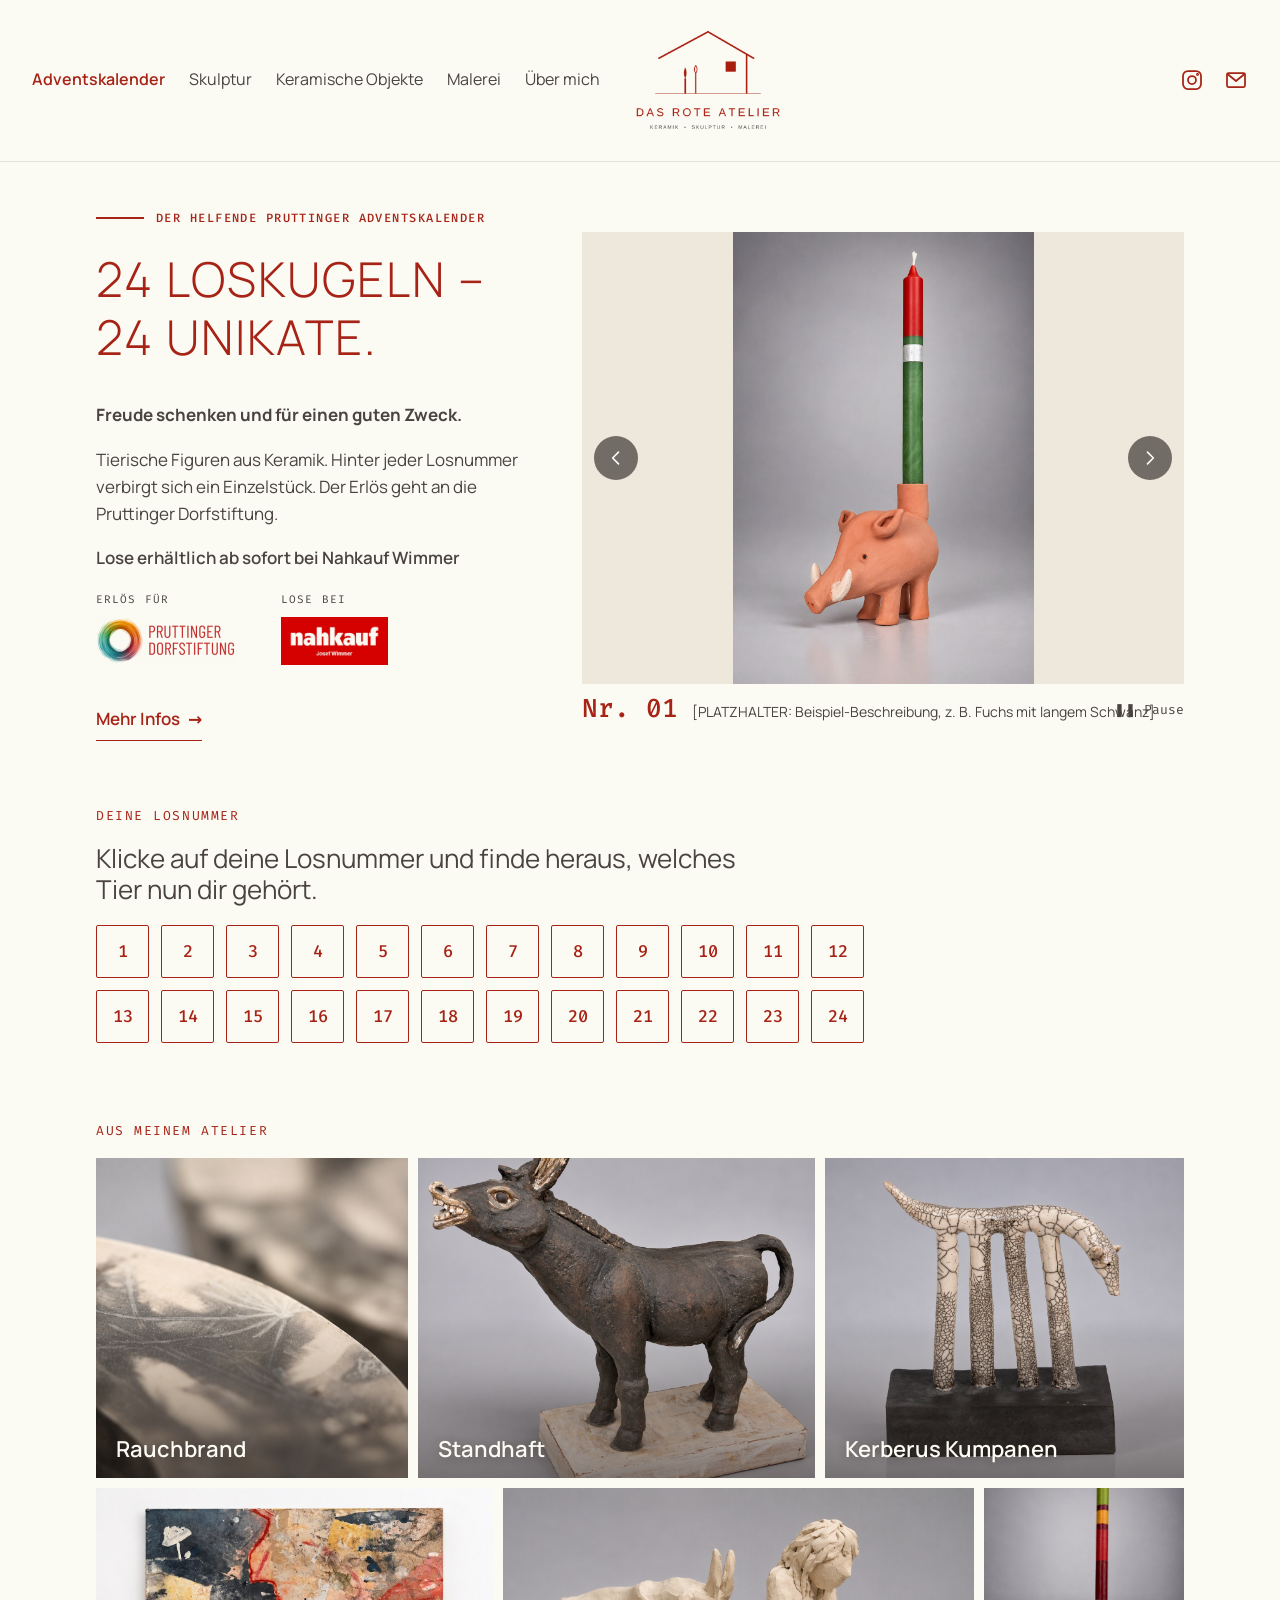
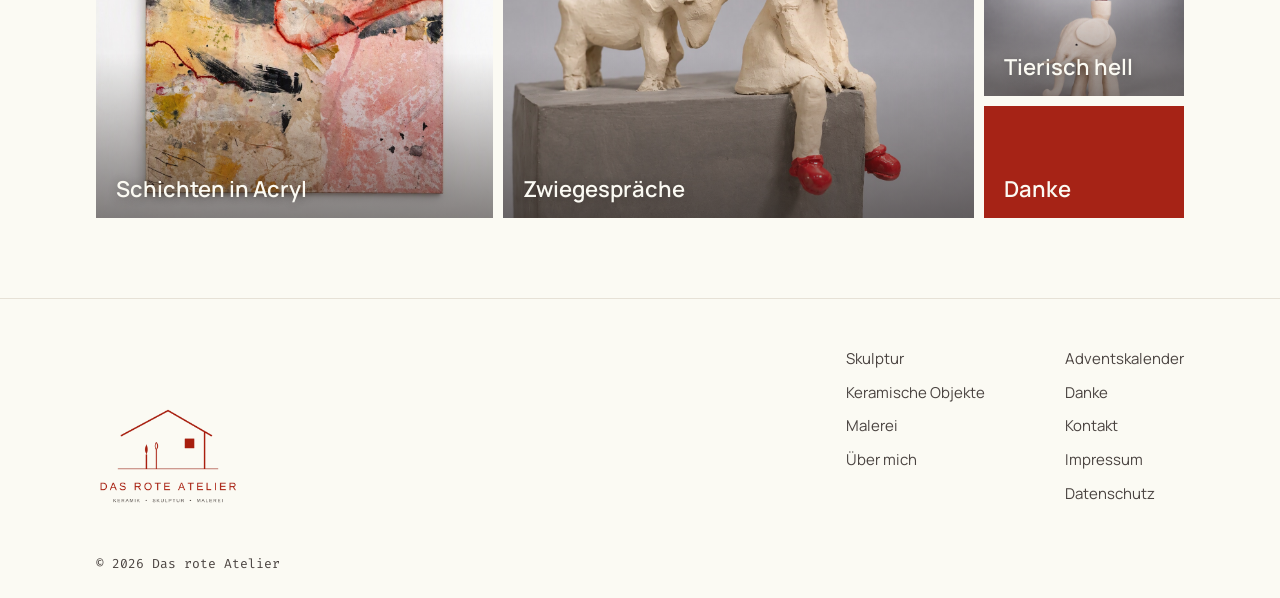
==== commit aa28b9f0: "Roten Banner durch feine Titel-Überzeile ersetzt Co-Authored-By: Claude Opus 5.5 <noreply@anthropic." ====
--- a/index.html
+++ b/index.html
@@ -19,7 +19,7 @@
   <link rel="preload" href="bilder/kerzenhalter/kerzenhalter-01.jpg" as="image" fetchpriority="high">
 
   <link rel="stylesheet" href="css/style.css">
-  <!-- Adventsgestaltung (roter Balken): nach der Aktion diese Zeile löschen -->
+  <!-- Adventsgestaltung (Titel-Überzeile): nach der Aktion diese Zeile löschen -->
   <link rel="stylesheet" href="css/advent.css">
 </head>
 <body>
@@ -66,22 +66,17 @@
   <!-- =================== ENDE HEADER =================== -->
 
 
-  <!-- ===================== ADVENTS-BALKEN =====================
-       Roter Balken unter der Navigation. Gestaltung in css/advent.css.
-       Nach der Aktion einfach diesen Block löschen
-       (und die Zeile mit advent.css oben im <head>). -->
-  <div class="advent-banner">
-    <p>Der helfende Pruttinger Adventskalender</p>
-  </div>
-  <!-- =================== ENDE ADVENTS-BALKEN =================== -->
-
-
   <main class="startseite">
 
     <!-- ===================== OBEN: SLIDESHOW + TEXT =====================
          Am Handy steht die Slideshow zuerst (sofort sichtbar),
          am Laptop steht der Text links und die Slideshow rechts. -->
     <section class="start-oben container">
+
+      <!-- Titel der Aktion als feine Überzeile mit kurzer roter Linie.
+           Am Handy ganz oben (über der Slideshow), am Laptop über dem Text.
+           Gestaltung in css/advent.css – nach der Aktion diese Zeile löschen. -->
+      <p class="aktion-titel">Der helfende Pruttinger Adventskalender</p>
 
       <!-- Slideshow der 24 Kerzenhalter.
            Die Bilder werden von js/slideshow.js aus der Liste in
--- a/css/style.css
+++ b/css/style.css
@@ -510,11 +510,19 @@
   padding-top: 0;
 }
 
-/* Oberer Bereich: am Handy untereinander (Slideshow zuerst, dann Text) */
+/* Oberer Bereich: am Handy untereinander (Titel, Slideshow, Text).
+   Die Felder sind wie eine kleine Karte benannt (grid-template-areas). */
 .start-oben {
   display: grid;
-  gap: 2rem;
-}
+  grid-template-areas:
+    "titel"
+    "slideshow"
+    "text";
+}
+
+.aktion-titel { grid-area: titel; }
+.slideshow    { grid-area: slideshow; }
+.start-text   { grid-area: text; margin-top: 2rem; }
 
 /* ---- Slideshow ---- */
 
@@ -945,15 +953,26 @@
     padding-top: 3rem;
   }
 
+  /* Links Titel und Text (zusammen senkrecht mittig), rechts die Slideshow.
+     Die leeren Zeilen "." oben und unten schieben den linken Teil in die Mitte. */
   .start-oben {
     grid-template-columns: minmax(0, 5fr) minmax(0, 7fr);
-    align-items: center;
-    gap: 3.5rem;
+    grid-template-rows: 1fr auto auto 1fr;
+    grid-template-areas:
+      ".     slideshow"
+      "titel slideshow"
+      "text  slideshow"
+      ".     slideshow";
+    column-gap: 3.5rem;
   }
 
   .slideshow {
-    order: 2;                    /* nach rechts */
+    align-self: center;          /* nur so hoch wie nötig, senkrecht mittig */
     margin-inline: 0;
+  }
+
+  .start-text {
+    margin-top: 0;
   }
 
   /* Am Laptop Querformat, damit die Slideshow auf den Bildschirm passt.
@@ -975,9 +994,6 @@
     right: 0;
   }
 
-  .start-text {
-    order: 1;                    /* nach links */
-  }
 
   .kacheln {
     margin-top: 5rem;
--- a/css/advent.css
+++ b/css/advent.css
@@ -1,33 +1,47 @@
 /* ==========================================================================
    Adventsgestaltung – nur für die Zeit der Aktion
    --------------------------------------------------------------------------
-   Roter Balken „Der helfende Pruttinger Adventskalender“ unter der
-   Navigation der Startseite.
+   Titel „Der helfende Pruttinger Adventskalender“ auf der Startseite:
+   eine feine Überzeile mit kurzer roter Linie davor.
 
    Nach der Aktion entfernen:
-   1. in index.html den Block "ADVENTS-BALKEN" löschen
+   1. in index.html die Zeile <p class="aktion-titel"> löschen
    2. in index.html oben die Zeile mit advent.css löschen
    3. diese Datei löschen
    ========================================================================== */
 
-.advent-banner {
-  padding: 0.7rem var(--abstand-rand);
-  background-color: var(--farbe-atelierrot);
-  color: var(--farbe-papier);
-  text-align: center;
-  font-size: 0.9375rem;
+.aktion-titel {
+  display: flex;
+  align-items: center;
+  gap: 0.75rem;
+  margin: 0;
+  padding-block: 0.9rem;
+  color: var(--farbe-atelierrot);
+  font-family: var(--schrift-akzent);
+  font-size: 0.75rem;
   font-weight: 500;
-  line-height: 1.35;
+  line-height: 1.4;
+  text-transform: uppercase;
+  letter-spacing: 0.14em;
 }
 
-.advent-banner p {
-  margin: 0;
+/* Die kurze rote Linie vor dem Text */
+.aktion-titel::before {
+  content: "";
+  flex: 0 0 2rem;
+  height: 1.5px;
+  background-color: currentColor;
 }
 
-/* Am Laptop etwas größer und luftiger */
+/* Am Laptop etwas größer, mit Abstand zur großen Überschrift */
 @media (min-width: 60rem) {
-  .advent-banner {
-    padding-block: 1rem;
-    font-size: 1.125rem;
+  .aktion-titel {
+    padding-block: 0;
+    margin-bottom: 1.5rem;
+    letter-spacing: 0.12em;      /* etwas enger, damit der Titel in eine Zeile passt */
+  }
+
+  .aktion-titel::before {
+    flex-basis: 3rem;
   }
 }
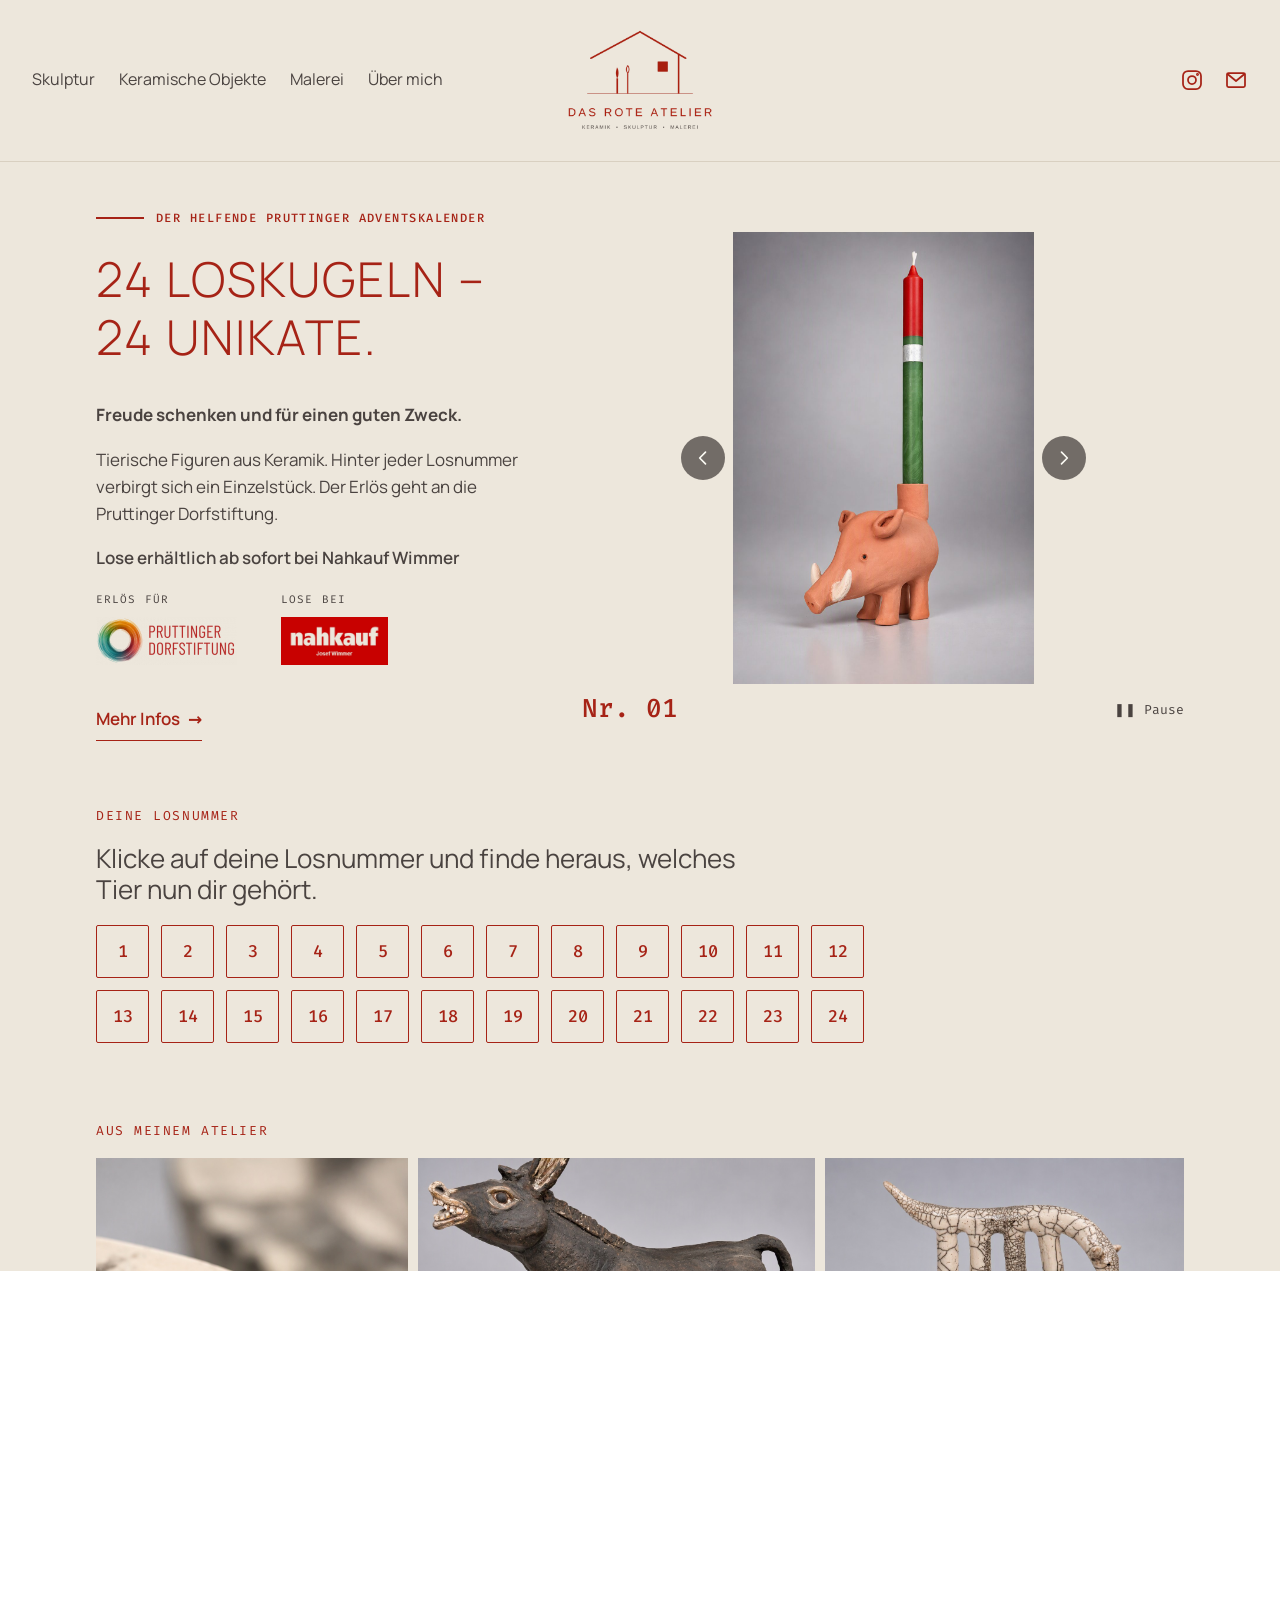
==== commit 5efb6dba: "Menüpunkt Adventskalender entfernt, Bilder ohne Rand, Creme-Hintergrund - Adventskalender aus Menü u" ====
--- a/index.html
+++ b/index.html
@@ -34,7 +34,6 @@
 
       <nav class="hauptmenue" id="hauptmenue" aria-label="Hauptmenü">
         <ul>
-          <li><a href="adventsaktion.html" class="hervorgehoben">Adventskalender</a></li>
           <li><a href="skulpturen.html">Skulptur</a></li>
           <li><a href="keramik.html">Keramische Objekte</a></li>
           <li><a href="malerei.html">Malerei</a></li>
@@ -193,7 +192,6 @@
           <li><a href="ueber-mich.html">Über mich</a></li>
         </ul>
         <ul>
-          <li><a href="adventsaktion.html">Adventskalender</a></li>
           <li><a href="danke.html">Danke</a></li>
           <li><a href="kontakt.html">Kontakt</a></li>
           <li><a href="impressum.html">Impressum</a></li>
--- a/css/style.css
+++ b/css/style.css
@@ -53,10 +53,14 @@
   /* Farben */
   --farbe-atelierrot: #A62316;   /* Akzente, Links, Nummern, hervorgehobene Elemente */
   --farbe-anthrazit: #4A4340;    /* Text und Navigation */
-  --farbe-papier: #FBFAF3;       /* Seitenhintergrund */
+  --farbe-papier: #FBFAF3;       /* helles Papierweiß, z. B. für Schrift auf Rot */
   --farbe-formularfeld: #FFFFFF; /* nur für Ausnahmen wie Eingabefelder */
-  --farbe-linie: #E6E1D6;        /* feine Trennlinien (leicht dunkler als Papier) */
-  --farbe-flaeche: #EDE7DC;      /* warmes Beige hinter Bildern und für Kacheln */
+  --farbe-linie: #D9D0C1;        /* feine Trennlinien (etwas dunkler als der Hintergrund) */
+  --farbe-flaeche: #EDE7DC;      /* warmes Creme hinter Bildern und für Kacheln */
+  /* Seitenhintergrund: gleiches Creme wie hinter den Bildern, damit die Fotos
+     ohne sichtbaren Rand mit der Seite verschmelzen.
+     Zurück zum hellen Papier: hier var(--farbe-papier) eintragen. */
+  --farbe-hintergrund: var(--farbe-flaeche);
   --farbe-atelierrot-dunkel: #85190F; /* Atelierrot beim Darüberfahren mit der Maus */
 
   /* Schriften */
@@ -100,7 +104,7 @@
   min-height: 100vh;
   display: flex;
   flex-direction: column;
-  background-color: var(--farbe-papier);
+  background-color: var(--farbe-hintergrund);
   color: var(--farbe-anthrazit);
   font-family: var(--schrift-text);
   font-size: 1.0625rem;          /* ca. 17px – gut lesbar am Handy */
@@ -187,7 +191,7 @@
 .seitenkopf {
   position: relative;            /* damit das aufgeklappte Handy-Menü sich daran ausrichtet */
   z-index: 10;
-  background-color: var(--farbe-papier);
+  background-color: var(--farbe-hintergrund);
   border-bottom: 1px solid var(--farbe-linie);
 }
 
@@ -330,7 +334,7 @@
   top: 100%;
   left: 0;
   right: 0;
-  background-color: var(--farbe-papier);
+  background-color: var(--farbe-hintergrund);
   border-bottom: 1px solid var(--farbe-linie);
   box-shadow: 0 0.5rem 1rem rgba(74, 67, 64, 0.08);
 }
@@ -564,7 +568,8 @@
 
 .dia img {
   width: 100%;
-  background-color: var(--farbe-flaeche); /* Beige neben Fotos, die nicht quadratisch sind */
+  /* Kein farbiger Hintergrund: bei nicht quadratischen Fotos sieht man
+     daneben einfach das Papier, also nur das Bild selbst, ohne Rand */
   aspect-ratio: 1 / 1;           /* quadratisch */
   object-fit: contain;           /* ganzes Werk sichtbar, nichts abgeschnitten */
 }
@@ -579,7 +584,7 @@
   gap: 0 0.9rem;
   min-height: 3.25rem;           /* gleiche Höhe wie der Pause-Knopf daneben */
   padding-right: 7rem;           /* rechts Platz für den Pause-Knopf lassen */
-  background-color: var(--farbe-papier);
+  background-color: var(--farbe-hintergrund);
   line-height: 1.3;
 }
 
@@ -626,12 +631,21 @@
   stroke-linejoin: round;
 }
 
+/* Die Pfeile sitzen direkt neben dem Foto statt am äußeren Rand.
+   Die Fotos sind Hochformat (2:3). Im quadratischen Rahmen am Handy bleibt
+   links und rechts je 1/6 der Breite frei. Davon ziehen wir die Pfeilbreite
+   (2.75rem) und einen kleinen Abstand (0.5rem) ab.
+   max(...) sorgt dafür, dass der Pfeil nie ganz an den Bildschirmrand stößt. */
+.slideshow-fenster {
+  --pfeil-abstand: max(0.5rem, calc(100cqw / 6 - 3.25rem));
+}
+
 .slideshow-pfeil-zurueck {
-  left: 0.75rem;
+  left: var(--pfeil-abstand);
 }
 
 .slideshow-pfeil-weiter {
-  right: 0.75rem;
+  right: var(--pfeil-abstand);
 }
 
 /* Pause-Knopf: rechts in derselben Zeile wie "Nr. 07"
@@ -725,6 +739,30 @@
 
 .mehr-link:hover span {
   transform: translateX(0.3rem);
+}
+
+/* ---- Zurück-Link "← Zur Startseite" (oben auf der Adventskalender-Seite) ---- */
+.zurueck-link-zeile {
+  margin: 1rem 0 0;
+}
+
+.zurueck-link {
+  display: inline-flex;
+  align-items: center;
+  gap: 0.5rem;
+  min-height: 2.75rem;           /* groß genug zum Antippen */
+  font-family: var(--schrift-akzent);
+  font-size: 0.875rem;
+  text-decoration: none;
+}
+
+.zurueck-link span {
+  transition: transform 0.2s ease;
+}
+
+/* Pfeil rutscht beim Drüberfahren leicht nach links */
+.zurueck-link:hover span {
+  transform: translateX(-0.3rem);
 }
 
 /* ---- Losnummern 1–24 (rote Felder unter der Slideshow) ---- */
@@ -976,7 +1014,7 @@
   }
 
   /* Am Laptop Querformat, damit die Slideshow auf den Bildschirm passt.
-     Das Werk bleibt ganz sichtbar, links und rechts ist dann Beige. */
+     Das Werk bleibt ganz sichtbar, links und rechts ist dann Hintergrund. */
   .dia img {
     aspect-ratio: 4 / 3;
   }
@@ -984,6 +1022,12 @@
   /* Pfeile mittig auf dem Bild (Höhe = 3/4 der Breite, Mitte also bei 3/8) */
   .slideshow-pfeil {
     top: 37.5cqw;
+  }
+
+  /* Im Querformat-Rahmen ist das Hochformat-Foto halb so breit wie der Rahmen,
+     links und rechts bleibt also je 1/4 frei: Pfeile dorthin, nah ans Foto */
+  .slideshow-fenster {
+    --pfeil-abstand: max(0.5rem, calc(25cqw - 3.25rem));
   }
 
   .dia-beschriftung {
@@ -1147,8 +1191,7 @@
 .raster-knopf img {
   width: 100%;
   aspect-ratio: 1 / 1;
-  object-fit: contain;
-  background-color: var(--farbe-flaeche);
+  object-fit: contain;           /* ganzes Werk sichtbar, ohne farbigen Rand */
   transition: opacity 0.2s ease;
 }
 
@@ -1206,7 +1249,7 @@
   margin: 0;
   padding: 0;
   border: 0;
-  background-color: var(--farbe-papier);
+  background-color: var(--farbe-hintergrund);
   color: var(--farbe-anthrazit);
 }
 
@@ -1236,8 +1279,7 @@
      dvh = Höhe des sichtbaren Bereichs am Handy (ohne Browser-Leiste). */
   max-height: calc(100vh - 9rem);
   max-height: calc(100dvh - 9rem);
-  object-fit: contain;
-  background-color: var(--farbe-flaeche);
+  object-fit: contain;           /* nur das Bild selbst, ohne farbigen Rand */
 }
 
 .lightbox-beschriftung {
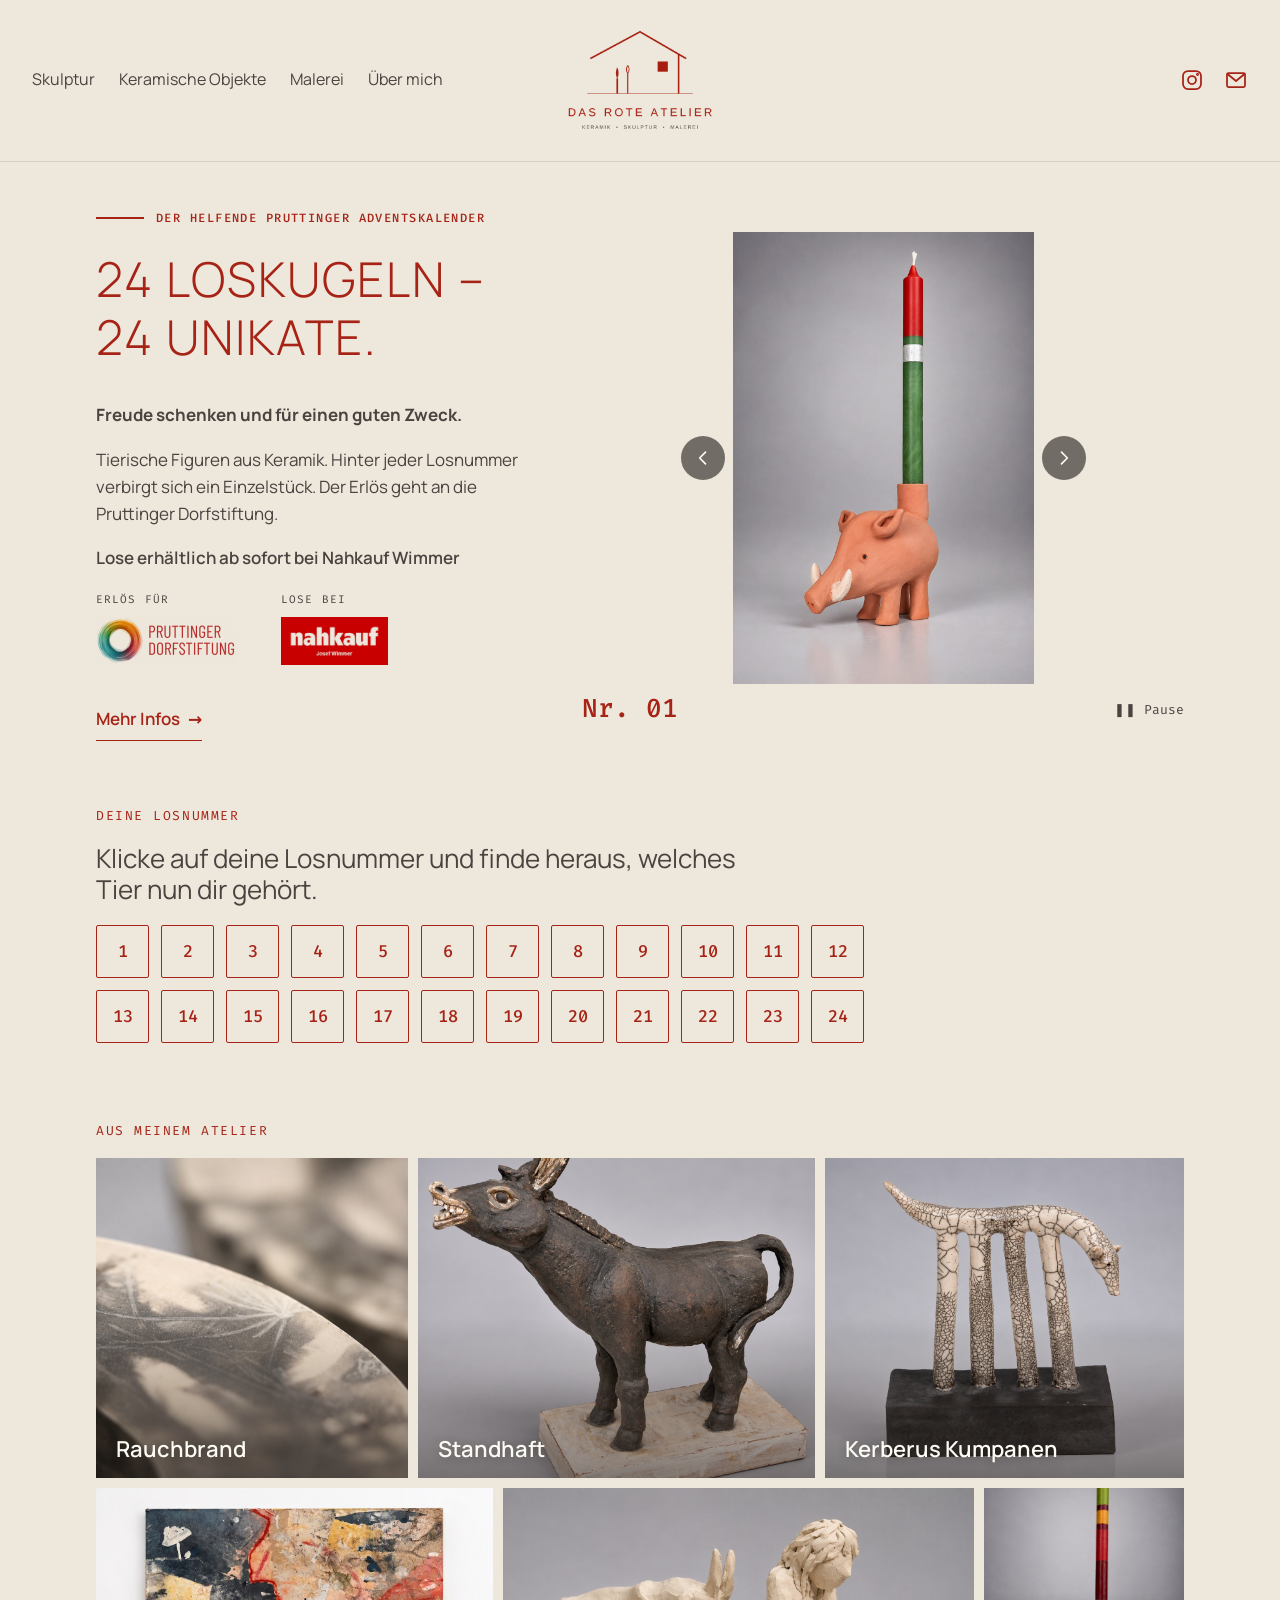
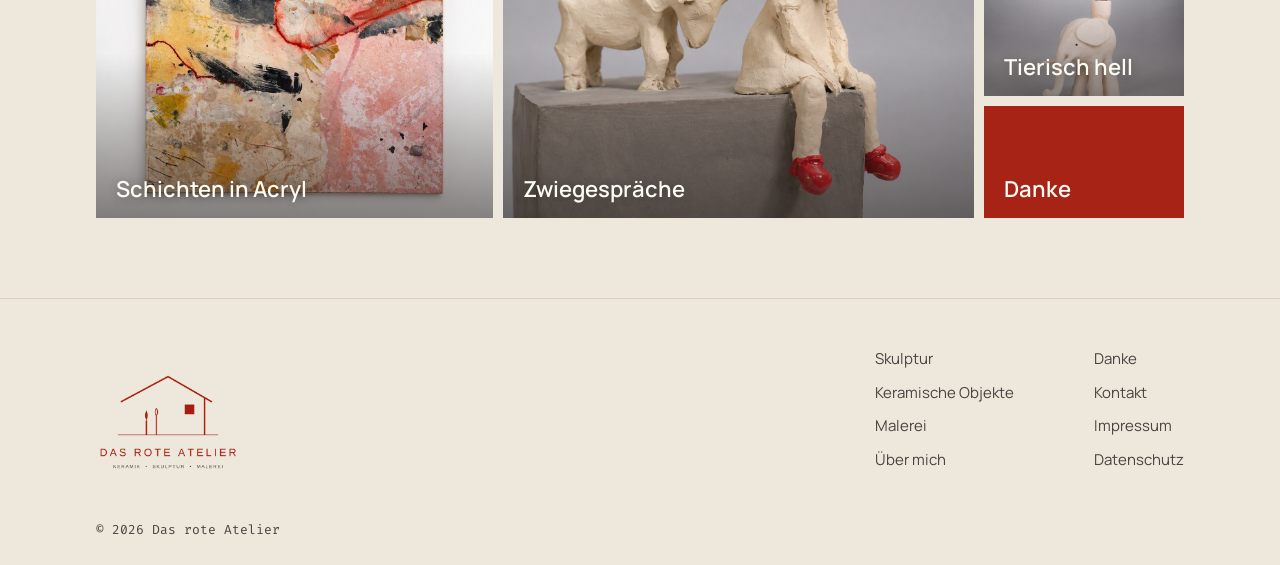
==== commit 6f15e70c: "Scharfe Kerzenhalter-Fotos, Kontaktangaben, Slideshow-Bilder vergrößerbar - Letzte 8 unscharfe Kerze" ====
--- a/index.html
+++ b/index.html
@@ -47,10 +47,10 @@
       </a>
 
       <!-- Rechts: Instagram und Brief-Symbol (führt zur Kontaktseite).
-           Instagram-Adresse: bei href="…" eintragen, sobald sie feststeht. -->
+           Instagram-Adresse steht bei href="…". -->
       <ul class="kopf-symbole">
         <li>
-          <a href="PLATZHALTER-INSTAGRAM-LINK" aria-label="Instagram" target="_blank" rel="noopener">
+          <a href="https://www.instagram.com/dasroteatelier/" aria-label="Instagram" target="_blank" rel="noopener">
             <svg viewBox="0 0 24 24" aria-hidden="true"><rect x="3" y="3" width="18" height="18" rx="5"/><circle cx="12" cy="12" r="4"/><circle cx="17.5" cy="6.5" r="0.6"/></svg>
           </a>
         </li>
--- a/css/style.css
+++ b/css/style.css
@@ -572,6 +572,21 @@
      daneben einfach das Papier, also nur das Bild selbst, ohne Rand */
   aspect-ratio: 1 / 1;           /* quadratisch */
   object-fit: contain;           /* ganzes Werk sichtbar, nichts abgeschnitten */
+}
+
+/* Knopf um das Bild: Klick öffnet die Großansicht.
+   Alle Knopf-Standards (Rahmen, Hintergrund, Abstand) entfernen. */
+.dia-knopf {
+  display: block;
+  width: 100%;
+  padding: 0;
+  border: 0;
+  background: none;
+  cursor: zoom-in;               /* Lupe als Mauszeiger: "zum Vergrößern klicken" */
+}
+
+.dia-knopf img {
+  display: block;
 }
 
 /* "Nr. 07" und Beschreibung direkt unter dem Bild (verdeckt das Werk nicht) */
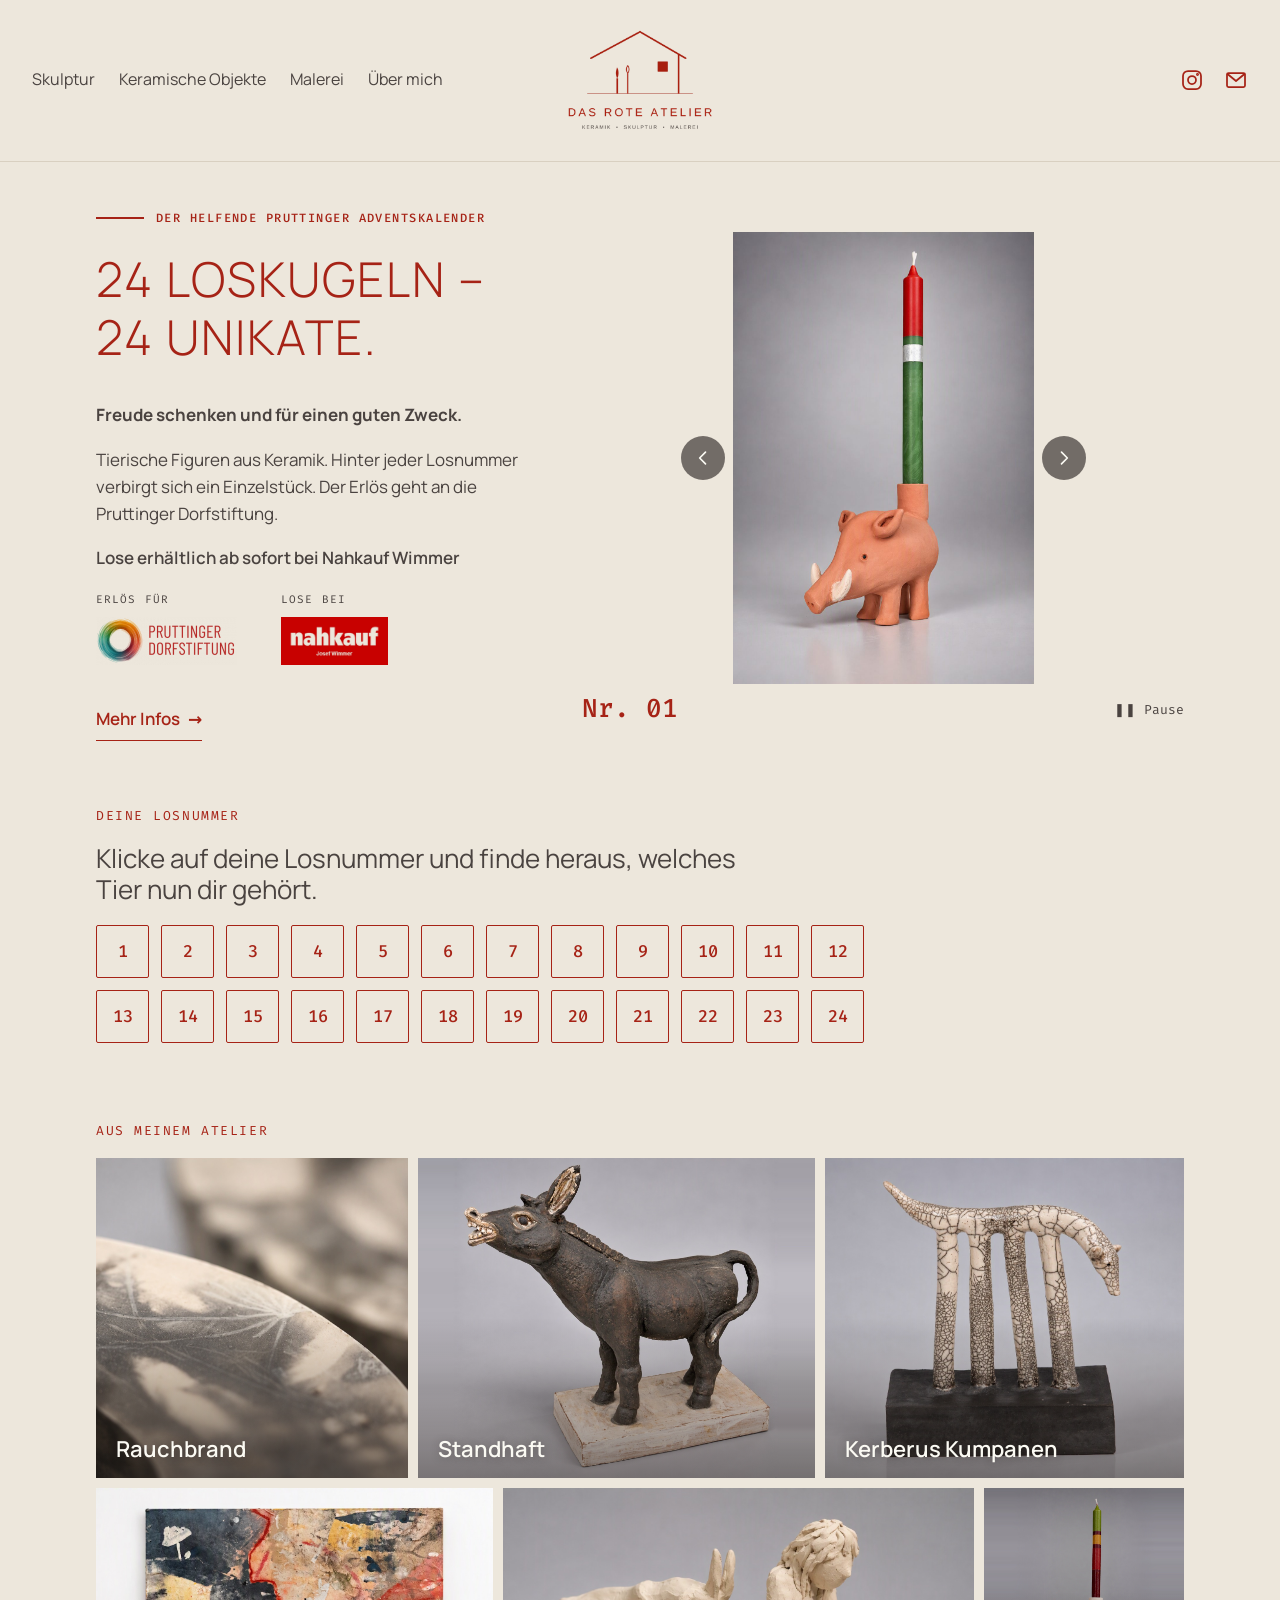
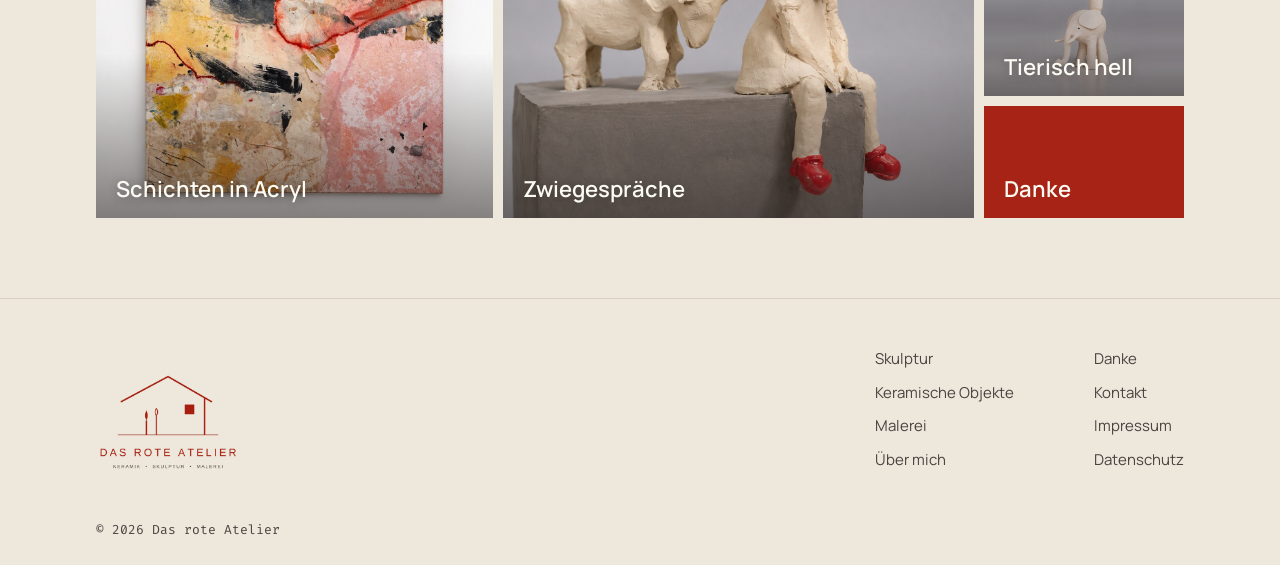
==== commit 9fd08312: "Kuh statt Tapir bei Standhaft, Sichtbarkeit bei Google verbessert - Standhaft: Tapir-Mutter durch Ku" ====
--- a/index.html
+++ b/index.html
@@ -6,6 +6,74 @@
   <meta name="viewport" content="width=device-width, initial-scale=1">
   <title>Das rote Atelier – Keramik, Skulptur, Malerei</title>
   <meta name="description" content="Das rote Atelier: Keramik, Skulptur und Malerei. Der helfende Pruttinger Adventskalender: 24 Loskugeln, 24 Unikate.">
+
+  <!-- Feste Adresse dieser Seite: So zählt Google "das-rote-atelier.de" und
+       "www.das-rote-atelier.de" als EINE Seite und nicht als zwei -->
+  <link rel="canonical" href="https://das-rote-atelier.de/">
+
+  <!-- Vorschau beim Teilen (WhatsApp, Facebook, Signal …): Titel, Text und Bild,
+       die erscheinen, wenn jemand den Link verschickt. Bild: 1200 × 630 Pixel. -->
+  <meta property="og:type" content="website">
+  <meta property="og:locale" content="de_DE">
+  <meta property="og:site_name" content="Das rote Atelier">
+  <meta property="og:title" content="Das rote Atelier – Keramik, Skulptur, Malerei">
+  <meta property="og:description" content="Das rote Atelier: Keramik, Skulptur und Malerei. Der helfende Pruttinger Adventskalender: 24 Loskugeln, 24 Unikate.">
+  <meta property="og:url" content="https://das-rote-atelier.de/">
+  <meta property="og:image" content="https://das-rote-atelier.de/bilder/teilen/vorschau-adventskalender.jpg">
+  <meta property="og:image:width" content="1200">
+  <meta property="og:image:height" content="630">
+  <meta name="twitter:card" content="summary_large_image">
+
+  <!-- Unsichtbare Zusatzinfos für Google ("strukturierte Daten"):
+       Wer steht hinter der Seite, wo ist das Atelier, wie erreicht man es.
+       Ändern sich Adresse, Telefon oder E-Mail, bitte auch hier anpassen
+       (Texte immer zwischen "Anführungszeichen", Kommas nicht vergessen). -->
+  <script type="application/ld+json">
+  {
+    "@context": "https://schema.org",
+    "@graph": [
+      {
+        "@type": "WebSite",
+        "@id": "https://das-rote-atelier.de/#website",
+        "url": "https://das-rote-atelier.de/",
+        "name": "Das rote Atelier",
+        "inLanguage": "de",
+        "publisher": { "@id": "https://das-rote-atelier.de/#atelier" }
+      },
+      {
+        "@type": "Organization",
+        "@id": "https://das-rote-atelier.de/#atelier",
+        "name": "Das rote Atelier",
+        "description": "Atelier für Keramik, Skulptur und Malerei von Sandra Zellhöfer in Prutting.",
+        "url": "https://das-rote-atelier.de/",
+        "logo": "https://das-rote-atelier.de/bilder/logo/das-rote-atelier-website-symbol-512.png",
+        "image": "https://das-rote-atelier.de/bilder/teilen/vorschau-atelier.jpg",
+        "email": "hello@das-rote-atelier.de",
+        "telephone": "+491712843031",
+        "address": {
+          "@type": "PostalAddress",
+          "streetAddress": "Eichenstraße 20",
+          "postalCode": "83134",
+          "addressLocality": "Prutting",
+          "addressRegion": "Bayern",
+          "addressCountry": "DE"
+        },
+        "founder": { "@id": "https://das-rote-atelier.de/#kuenstlerin" },
+        "sameAs": ["https://www.instagram.com/dasroteatelier/"]
+      },
+      {
+        "@type": "Person",
+        "@id": "https://das-rote-atelier.de/#kuenstlerin",
+        "name": "Sandra Zellhöfer",
+        "jobTitle": "Künstlerin",
+        "knowsAbout": ["Keramik", "Skulptur", "Malerei"],
+        "url": "https://das-rote-atelier.de/ueber-mich.html",
+        "worksFor": { "@id": "https://das-rote-atelier.de/#atelier" },
+        "sameAs": ["https://www.instagram.com/dasroteatelier/"]
+      }
+    ]
+  }
+  </script>
 
   <!-- Browser-Icons (Haus-Symbol) -->
   <link rel="icon" href="bilder/logo/haus-symbol.svg" type="image/svg+xml">
--- a/css/style.css
+++ b/css/style.css
@@ -911,6 +911,10 @@
   transition: transform 0.4s ease;
 }
 
+/* Hinweis: Die Fotos von Standhaft und Tierisch hell sind seitlich
+   verbreitert (der graue Hintergrund ist fortgesetzt), damit Esel bzw.
+   Elefant mit Kerze ganz in die Kachel passen. */
+
 /* Sanfter dunkler Verlauf am unteren Rand: Dort steht der weiße Titel
    und ist auf jedem Foto gut lesbar. Das Foto bleibt oben unverändert.
    Stärke einstellen: die Zahl 0.55 – 0 = kein Verlauf, 1 = ganz dunkel */
@@ -1424,19 +1428,38 @@
   max-width: 42rem;
 }
 
+/* Zwei Werkreihen nebeneinander (in js/galerie-daten.js: nebenVoriger: true).
+   Am Handy stehen sie untereinander wie alle anderen, ab Tablet-Breite
+   nebeneinander. Die Breite richtet sich nach --anteil (setzt js/galerie.js),
+   damit die Bilder auf beiden Seiten gleich hoch sind. */
+@media (min-width: 48rem) {
+  .werkreihen-paar {
+    display: flex;
+    align-items: flex-start;
+    gap: 1.5rem;
+  }
+
+  .werkreihen-paar > .werkreihe {
+    flex: var(--anteil, 1) 1 0;
+    min-width: 0;
+  }
+}
+
 /* "Petersburger Hängung": Bilder hängen dicht an dicht in Reihen.
    - Alle Bilder einer Reihe sind gleich hoch, jedes behält sein Format
      (Querformat = breit, Hochformat = schmal), nichts wird abgeschnitten.
    - Jede Reihe füllt die ganze Breite, dazwischen nur eine schmale Fuge.
 
-   So funktioniert's: js/galerie.js gibt jedem Bild sein Seitenverhältnis
-   als "--verhaeltnis" mit (z. B. 1.5 bei einem Querformat 3:2).
-   Daraus ergibt sich seine Grundbreite (Verhältnis × Reihenhöhe). Passen
-   die Bilder nicht genau in eine Reihe, wachsen alle im gleichen Verhältnis
-   mit, bis die Reihe voll ist – dadurch bleiben sie gleich hoch. */
+   - Jede Werkreihe ist ein geschlossener Block: keine angefangene letzte Reihe.
+
+   So funktioniert's: js/galerie.js (Funktion ordneReihenAn) teilt die Bilder
+   auf Reihen auf und gibt jedem Bild seine Breite. --reihenhoehe ist dabei
+   die Grundhöhe, nach der sich richtet, wie viele Reihen es werden
+   (größer = weniger Bilder pro Reihe, größere Bilder). */
 .galerie-raster {
   --reihenhoehe: 5.5rem;         /* Grundhöhe einer Reihe am Handy */
   --fuge: 0.375rem;              /* Abstand zwischen den Bildern */
+  position: relative;            /* für das große Bild links (grossLinks, js/galerie.js) */
   display: flex;
   flex-wrap: wrap;
   gap: var(--fuge);
@@ -1447,16 +1470,8 @@
 
 .galerie-raster li {
   --verhaeltnis: 1;              /* Standard, falls (noch) unbekannt */
-  flex-grow: var(--verhaeltnis);
-  flex-basis: calc(var(--verhaeltnis) * var(--reihenhoehe));
-}
-
-/* Unsichtbarer Platzhalter am Ende: Die letzte, nicht ganz volle Reihe
-   wächst nur ein Stück mit (füllt die Lücke teilweise), statt einzelne
-   Bilder riesig aufzuziehen. Größere Zahl = mehr Lücke, kleinere = größere Bilder. */
-.galerie-raster::after {
-  content: "";
-  flex-grow: 5;
+  min-width: 0;                  /* darf schmaler werden als das Bild selbst */
+  /* Breite (flex) setzt js/galerie.js für jedes Bild einzeln */
 }
 
 .galerie-knopf {
@@ -1479,6 +1494,74 @@
 
 .galerie-knopf:hover img {
   opacity: 0.85;
+}
+
+/* --- Feld-Hängung (Werkreihe mit feld: true, z. B. Tierisch hell) ---
+   Alle Bilder liegen in einem gleichmäßigen Raster aus Hochformat-Feldern.
+   Die großen Bilder (gross-1, gross-2, gross-3 = Reihenfolge in
+   js/galerie-daten.js) belegen je 2 × 2 Felder; die kleinen füllen
+   automatisch die Lücken ("dense"). Mit 3 großen + 15 kleinen Bildern
+   geht der Block genau auf.
+
+   Handy (3 Spalten, 9 Reihen):      Ab Tablet (9 Spalten, 3 Reihen):
+     G1 G1 .                           G1 G1 .  .  .  .  G3 G3 .
+     G1 G1 .                           G1 G1 .  G2 G2 .  G3 G3 .
+     .  .  .                           .  .  .  G2 G2 .  .  .  .
+     .  G2 G2
+     .  G2 G2
+     .  .  .
+     G3 G3 .
+     G3 G3 .
+     .  .  .                                                          */
+.galerie-feld {
+  display: grid;
+  grid-template-columns: repeat(3, 1fr);
+  grid-auto-flow: dense;
+}
+
+.galerie-feld li {
+  aspect-ratio: 2 / 3;           /* jedes Feld hat Hochformat */
+}
+
+/* Bild füllt sein Feld ganz aus */
+.galerie-feld .galerie-knopf,
+.galerie-feld .galerie-knopf img {
+  height: 100%;
+}
+
+.galerie-feld .galerie-knopf img {
+  aspect-ratio: auto;
+}
+
+/* Große Bilder: 2 Spalten breit, 2 Reihen hoch (Höhe ergibt sich aus den Reihen) */
+.galerie-feld li.gross {
+  aspect-ratio: auto;
+  position: relative;
+}
+
+/* Das große Bild legt sich genau über seine 2 × 2 Felder, ohne die Reihen
+   selbst höher zu drücken (sonst stünde es ein paar Pixel über) */
+.galerie-feld li.gross .galerie-knopf {
+  position: absolute;
+  inset: 0;
+}
+
+.galerie-feld li.gross img {
+  object-fit: cover;
+}
+
+.galerie-feld .gross-1 { grid-column: 1 / span 2; grid-row: 1 / span 2; }
+.galerie-feld .gross-2 { grid-column: 2 / span 2; grid-row: 4 / span 2; }
+.galerie-feld .gross-3 { grid-column: 1 / span 2; grid-row: 7 / span 2; }
+
+@media (min-width: 48rem) {
+  .galerie-feld {
+    grid-template-columns: repeat(9, 1fr);
+  }
+
+  .galerie-feld .gross-1 { grid-column: 1 / span 2; grid-row: 1 / span 2; }
+  .galerie-feld .gross-2 { grid-column: 4 / span 2; grid-row: 2 / span 2; }
+  .galerie-feld .gross-3 { grid-column: 7 / span 2; grid-row: 1 / span 2; }
 }
 
 /* Tablet: etwas höhere Reihen */
